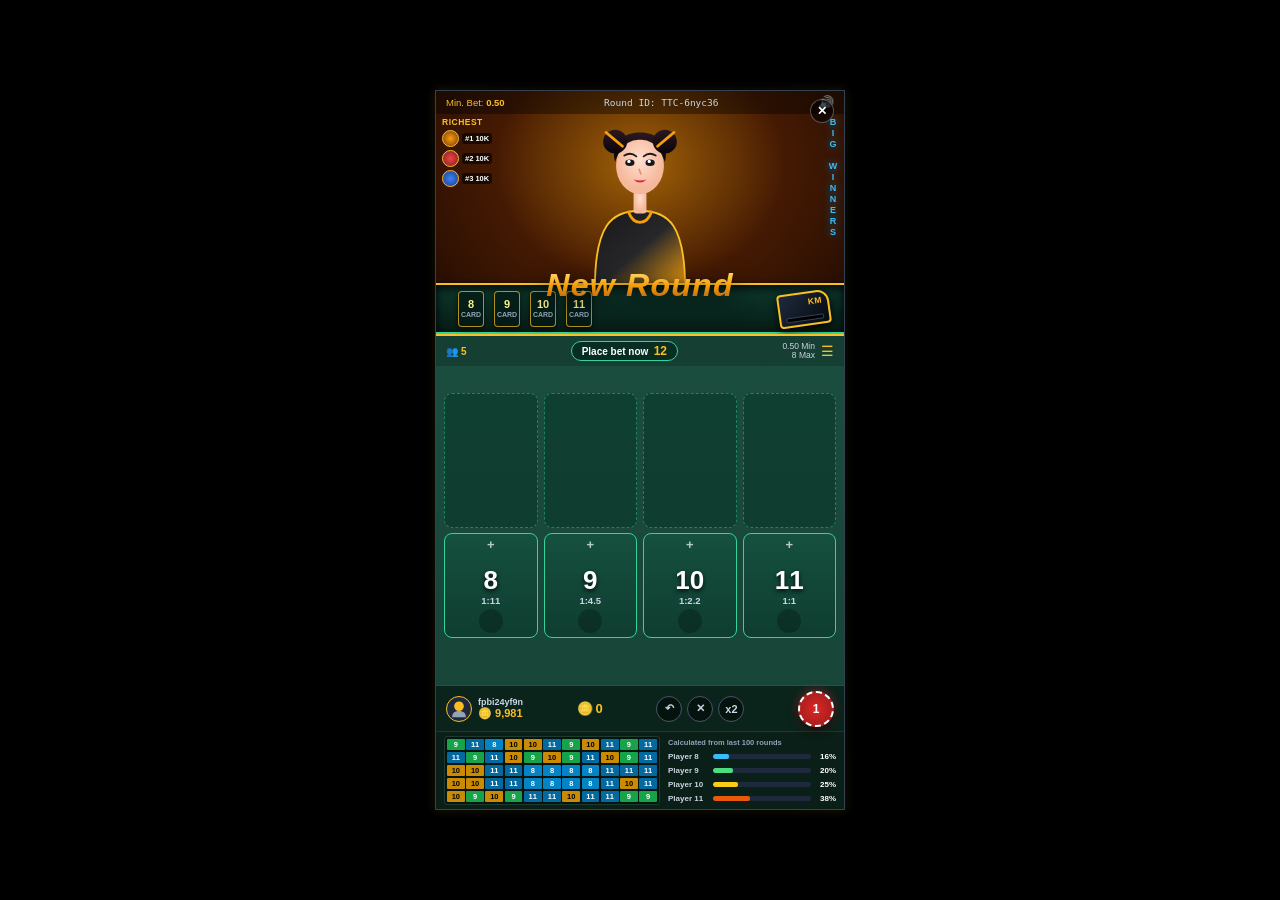
==== index.html @ 2058583a "Initial commit: 32 Cards Live Casino HTML5 PixiJS game" ====
<!DOCTYPE html>
<html lang="en">
<head>
  <meta charset="UTF-8">
  <meta name="viewport" content="width=device-width, initial-scale=1.0, maximum-scale=1.0, user-scalable=no">
  <title>32 Cards - King Midas Live Casino</title>
  <link rel="stylesheet" href="style.css">
  <!-- Pixi.js v7 for GPU-accelerated WebGL particles & lightning effects -->
  <script src="pixi.min.js"></script>
</head>
<body>

  <!-- Full Desktop Backdrop -->
  <div class="desktop-backdrop">

    <!-- Mobile Frame Modal (Exact 9:16 Aspect Ratio) -->
    <div class="mobile-game-frame">
      <!-- Pixi Canvas for WebGL Lightning & FX -->
      <div id="pixiCanvasContainer"></div>

      <!-- Close Modal X Button -->
      <button class="modal-close-btn" title="Close Game">✕</button>

      <!-- TOP DEALER SECTION (Golden Casino Room, Dealer, Richest & Big Winners) -->
      <div class="dealer-screen">
        <!-- Top Status Bar Inside Room -->
        <div class="dealer-top-bar">
          <span class="min-bet-tag">Min. Bet: <strong>0.50</strong></span>
          <span class="round-code-tag" id="roundCodeText">Round ID: TTC-cd-eg22</span>
          <button class="mute-sound-btn" id="soundBtn" title="Toggle Sound">🔊</button>
        </div>

        <!-- Left "RICHEST" Leaderboard -->
        <div class="richest-column">
          <div class="richest-title">RICHEST</div>
          <div class="rich-user">
            <div class="rich-avatar av1"></div>
            <span class="rich-badge">#1 10K</span>
          </div>
          <div class="rich-user">
            <div class="rich-avatar av2"></div>
            <span class="rich-badge">#2 10K</span>
          </div>
          <div class="rich-user">
            <div class="rich-avatar av3"></div>
            <span class="rich-badge">#3 10K</span>
          </div>
        </div>

        <!-- Center 3D Dealer Girl with Luxury Gold Casino Room -->
        <div class="dealer-center-stage">
          <div class="dealer-girl-svg">
            <svg viewBox="0 0 170 190" width="160" height="175">
              <defs>
                <linearGradient id="hairGrad" x1="0" y1="0" x2="0" y2="1">
                  <stop offset="0%" stop-color="#2a1820"/>
                  <stop offset="100%" stop-color="#0a0508"/>
                </linearGradient>
                <radialGradient id="skinGrad" cx="50%" cy="40%" r="50%">
                  <stop offset="0%" stop-color="#ffdfd0"/>
                  <stop offset="100%" stop-color="#f5b89a"/>
                </radialGradient>
                <linearGradient id="cheongsamGrad" x1="0" y1="0" x2="1" y2="1">
                  <stop offset="0%" stop-color="#18181b"/>
                  <stop offset="50%" stop-color="#27272a"/>
                  <stop offset="100%" stop-color="#f59e0b"/>
                </linearGradient>
              </defs>
              <!-- Shoulders & Gold-Trimmed Cheongsam Dress -->
              <path d="M36 190 C36 120 54 105 85 105 C116 105 134 120 134 190 Z" fill="url(#cheongsamGrad)" stroke="#fbbf24" stroke-width="2"/>
              <path d="M72 105 C78 122 92 122 98 105" fill="none" stroke="#f59e0b" stroke-width="3"/>
              <!-- Neck -->
              <rect x="78" y="80" width="14" height="28" fill="url(#skinGrad)" rx="3"/>
              <!-- Face -->
              <ellipse cx="85" cy="56" rx="26" ry="31" fill="url(#skinGrad)"/>
              <!-- Big Anime Eyes & Makeup -->
              <ellipse cx="74" cy="53" rx="5" ry="3.5" fill="#18181b"/>
              <ellipse cx="96" cy="53" rx="5" ry="3.5" fill="#18181b"/>
              <circle cx="73" cy="51.5" r="1.8" fill="#ffffff"/>
              <circle cx="95" cy="51.5" r="1.8" fill="#ffffff"/>
              <!-- Eyebrows -->
              <path d="M68 45 Q75 41 81 46" fill="none" stroke="#1c1917" stroke-width="2" stroke-linecap="round"/>
              <path d="M89 46 Q95 41 102 45" fill="none" stroke="#1c1917" stroke-width="2" stroke-linecap="round"/>
              <!-- Nose & Red Lipstick -->
              <path d="M84 60 L86 65" stroke="#e09577" stroke-width="1.8" stroke-linecap="round"/>
              <path d="M78 71 Q85 78 92 71 Q85 73.5 78 71 Z" fill="#e11d48"/>
              <!-- Cute Hairstyle & Double Buns -->
              <path d="M58 52 C52 30 68 20 85 20 C102 20 118 30 112 52 C105 32 95 28 85 28 C75 28 65 32 58 52 Z" fill="url(#hairGrad)"/>
              <circle cx="58" cy="30" r="13" fill="url(#hairGrad)"/>
              <circle cx="112" cy="30" r="13" fill="url(#hairGrad)"/>
              <!-- Golden Hair Pins -->
              <path d="M48 20 L66 35" stroke="#f59e0b" stroke-width="3" stroke-linecap="round"/>
              <path d="M122 20 L104 35" stroke="#f59e0b" stroke-width="3" stroke-linecap="round"/>
            </svg>
          </div>
        </div>

        <!-- Right "BIG WINNERS" in Glowing Blue -->
        <div class="big-winners-column">
          <div class="winners-title">BIG WINNERS</div>
        </div>

        <!-- Green Felt Table Surface with Mini Card Guidelines & Shoe Machine -->
        <div class="dealer-table-surface">
          <div class="table-card-lines">
            <div class="table-mini-box" id="mini-8" title="Player 8 Deal Box">
              <span class="box-num">8</span>
              <span class="box-sub">CARD</span>
            </div>
            <div class="table-mini-box" id="mini-9" title="Player 9 Deal Box">
              <span class="box-num">9</span>
              <span class="box-sub">CARD</span>
            </div>
            <div class="table-mini-box" id="mini-10" title="Player 10 Deal Box">
              <span class="box-num">10</span>
              <span class="box-sub">CARD</span>
            </div>
            <div class="table-mini-box" id="mini-11" title="Player 11 Deal Box">
              <span class="box-num">11</span>
              <span class="box-sub">CARD</span>
            </div>
          </div>

          <!-- Dealing Shoe Machine (Where Cards Deal Out!) -->
          <div class="card-shoe-unit" id="shoeDevice" title="Card Shoe">
            <div class="shoe-km-badge">KM</div>
            <div class="shoe-mouth"></div>
          </div>
        </div>
      </div>

      <!-- 3D "New Round" Golden Banner -->
      <div class="new-round-banner" id="newRoundBanner">
        <span>New Round</span>
      </div>

      <!-- Floating Result / Bet Locked Toast Capsule -->
      <div class="toast-capsule" id="toastCapsule">
        <span id="toastMsg">PLACE BET NOW</span>
      </div>

      <!-- MIDDLE BOARD: TEAL CASINO FELT (NO EMPTY GAP - PERFECT FIT!) -->
      <div class="felt-game-board">
        <!-- Subheader: 👥 5 | Place bet now 13 | 0.50 Min 8 Max ☰ -->
        <div class="board-header-strip">
          <div class="players-online">
            <span class="user-icon">👥</span>
            <span class="online-count">5</span>
          </div>

          <div class="countdown-capsule">
            <span class="timer-tag" id="timerLabel">Place bet now</span>
            <span class="timer-num" id="timerCount">13</span>
          </div>

          <div class="table-limits-menu">
            <div class="limits-text">
              <span>0.50 Min</span>
              <span>8 Max</span>
            </div>
            <span class="menu-bars">☰</span>
          </div>
        </div>

        <!-- 4 Betting Columns (Zero Blank Space!) -->
        <div class="betting-columns-grid">
          <!-- Player 8 -->
          <div class="player-column-pack" data-player="8">
            <div class="card-slot-frame" id="slot-8"></div>
            <div class="bet-button-box" id="box-8" onclick="handlePlaceBet(8)">
              <div class="lightning-flag" id="mult-8">⚡ 11x</div>
              <div class="plus-sign">+</div>
              <div class="main-digit">8</div>
              <div class="odds-val">1:11</div>
              <div class="chip-circle-socket" id="chips-8"></div>
            </div>
            <div class="points-pill" id="pts-8">--</div>
          </div>

          <!-- Player 9 -->
          <div class="player-column-pack" data-player="9">
            <div class="card-slot-frame" id="slot-9"></div>
            <div class="bet-button-box" id="box-9" onclick="handlePlaceBet(9)">
              <div class="lightning-flag" id="mult-9">⚡ 5.7x</div>
              <div class="plus-sign">+</div>
              <div class="main-digit">9</div>
              <div class="odds-val">1:4.5</div>
              <div class="chip-circle-socket" id="chips-9"></div>
            </div>
            <div class="points-pill" id="pts-9">--</div>
          </div>

          <!-- Player 10 -->
          <div class="player-column-pack" data-player="10">
            <div class="card-slot-frame" id="slot-10"></div>
            <div class="bet-button-box" id="box-10" onclick="handlePlaceBet(10)">
              <div class="lightning-flag" id="mult-10">⚡ 2.2x</div>
              <div class="plus-sign">+</div>
              <div class="main-digit">10</div>
              <div class="odds-val">1:2.2</div>
              <div class="chip-circle-socket" id="chips-10"></div>
            </div>
            <div class="points-pill" id="pts-10">--</div>
          </div>

          <!-- Player 11 -->
          <div class="player-column-pack" data-player="11">
            <div class="card-slot-frame" id="slot-11"></div>
            <div class="bet-button-box" id="box-11" onclick="handlePlaceBet(11)">
              <div class="lightning-flag" id="mult-11">⚡ 1.3x</div>
              <div class="plus-sign">+</div>
              <div class="main-digit">11</div>
              <div class="odds-val">1:1</div>
              <div class="chip-circle-socket" id="chips-11"></div>
            </div>
            <div class="points-pill" id="pts-11">--</div>
          </div>
        </div>

        <!-- USER ACTION STRIP (Exact Match: fpbi24yf9n + Coins + ↶ ✕ x2 + Pop-up Chips) -->
        <div class="user-action-strip">
          <div class="player-profile">
            <div class="player-avatar-img">
              <svg viewBox="0 0 32 32" width="22" height="22">
                <circle cx="16" cy="12" r="7" fill="#fbbf24"/>
                <path d="M6 28 C6 21 11 19 16 19 C21 19 26 21 26 28 Z" fill="#94a3b8"/>
              </svg>
            </div>
            <div class="player-meta">
              <span class="player-name">fpbi24yf9n</span>
              <span class="player-cash">🪙 <strong id="balanceText">9,981</strong></span>
            </div>
          </div>

          <!-- Active Stake Display -->
          <div class="active-stake-indicator">
            <span class="coin-symbol">🪙</span>
            <span class="stake-val" id="stakeText">0</span>
          </div>

          <!-- Controls: ↶ Undo | ✕ Clear | x2 Double -->
          <div class="bet-action-buttons">
            <button class="action-circle-btn" onclick="handleUndo()" title="Undo Bet">↶</button>
            <button class="action-circle-btn" onclick="handleClear()" title="Clear Bets">✕</button>
            <button class="action-circle-btn" onclick="handleDouble()" title="Double Bets">x2</button>
          </div>

          <!-- VERTICAL CHIP POPUP STACK -->
          <div class="chip-stack-wrapper">
            <!-- Vertical Flyout Menu of Chips -->
            <div class="vertical-chips-menu" id="chipsMenu">
              <div class="pop-chip chip-val-10" onclick="selectChipFromMenu(10)">10</div>
              <div class="pop-chip chip-val-5" onclick="selectChipFromMenu(5)">5</div>
              <div class="pop-chip chip-val-3" onclick="selectChipFromMenu(3)">3</div>
              <div class="pop-chip chip-val-2" onclick="selectChipFromMenu(2)">2</div>
              <div class="pop-chip chip-val-05" onclick="selectChipFromMenu(0.5)">0.5</div>
            </div>

            <!-- Main Active Chip (Clicking this toggles the vertical stack!) -->
            <div class="active-casino-chip" id="mainActiveChip" onclick="toggleChipsMenu()" title="Select Chip Value">
              <span id="activeChipNum">1</span>
            </div>
          </div>
        </div>

        <!-- BOTTOM STATS & 100-ROUNDS PROBABILITIES (Exact Match to Image 1) -->
        <div class="scorecard-panel">
          <!-- 11x5 History Grid -->
          <div class="history-grid-matrix" id="statsGrid"></div>

          <!-- 100 Rounds Percentages -->
          <div class="probabilities-panel">
            <div class="prob-title">Calculated from last 100 rounds</div>
            <div class="prob-row">
              <span class="p-name">Player 8</span>
              <div class="p-track"><div class="p-fill f-8" id="bar-8" style="width: 16%;"></div></div>
              <span class="p-val" id="pct-8">16%</span>
            </div>
            <div class="prob-row">
              <span class="p-name">Player 9</span>
              <div class="p-track"><div class="p-fill f-9" id="bar-9" style="width: 20%;"></div></div>
              <span class="p-val" id="pct-9">20%</span>
            </div>
            <div class="prob-row">
              <span class="p-name">Player 10</span>
              <div class="p-track"><div class="p-fill f-10" id="bar-10" style="width: 25%;"></div></div>
              <span class="p-val" id="pct-10">25%</span>
            </div>
            <div class="prob-row">
              <span class="p-name">Player 11</span>
              <div class="p-track"><div class="p-fill f-11" id="bar-11" style="width: 38%;"></div></div>
              <span class="p-val" id="pct-11">38%</span>
            </div>
          </div>
        </div>

      </div>

    </div>

  </div>

  <script src="game.js"></script>
</body>
</html>
---- style.css ----
/* Exact Match to King Midas 32 Cards - Zero Gap & Vertical Chip Stack */
* {
  box-sizing: border-box;
  margin: 0;
  padding: 0;
  user-select: none;
  -webkit-tap-highlight-color: transparent;
}

html, body {
  width: 100%;
  height: 100%;
  background: #000000;
  color: #ffffff;
  font-family: -apple-system, BlinkMacSystemFont, "Segoe UI", Roboto, sans-serif;
  overflow: hidden;
}

/* Dark Backdrop */
.desktop-backdrop {
  width: 100%;
  height: 100%;
  background: #000000;
  display: flex;
  justify-content: center;
  align-items: center;
  position: relative;
}

/* MOBILE GAME SCREEN FORM (Exact 9:16 Aspect Ratio Modal) */
.mobile-game-frame {
  width: 100%;
  max-width: 410px;
  height: 100%;
  max-height: 720px;
  background: #173d32;
  display: flex;
  flex-direction: column;
  position: relative;
  overflow: hidden;
  box-shadow: 0 0 60px rgba(0, 0, 0, 1), 0 0 10px rgba(251, 191, 36, 0.2);
  border: 1px solid #334155;
}

@media (max-width: 480px) {
  .mobile-game-frame {
    max-width: 100%;
    max-height: 100%;
    border: none;
  }
}

/* Pixi WebGL Canvas */
#pixiCanvasContainer {
  position: absolute;
  top: 0;
  left: 0;
  width: 100%;
  height: 100%;
  pointer-events: none;
  z-index: 85;
}
#pixiCanvasContainer canvas {
  width: 100% !important;
  height: 100% !important;
}

/* Close Modal Button */
.modal-close-btn {
  position: absolute;
  top: 8px;
  right: 10px;
  background: rgba(0, 0, 0, 0.6);
  border: 1px solid rgba(255, 255, 255, 0.3);
  width: 24px;
  height: 24px;
  border-radius: 50%;
  color: #ffffff;
  font-size: 12px;
  font-weight: 700;
  cursor: pointer;
  z-index: 60;
  display: flex;
  align-items: center;
  justify-content: center;
}

/* TOP DEALER SECTION (Golden Casino Room with Luxury Live Anime Dealer) */
.dealer-screen {
  height: 245px;
  background: radial-gradient(ellipse at 50% 30%, #a16207 0%, #451a03 50%, #1e0902 100%);
  position: relative;
  display: flex;
  flex-direction: column;
  justify-content: space-between;
  border-bottom: 2px solid #fbbf24;
  overflow: hidden;
  flex-shrink: 0;
}

/* Top status bar inside dealer */
.dealer-top-bar {
  display: flex;
  justify-content: space-between;
  align-items: center;
  padding: 4px 10px;
  font-size: 9.5px;
  color: #fbbf24;
  background: rgba(0, 0, 0, 0.4);
  z-index: 10;
}
.round-code-tag {
  color: #cbd5e1;
  font-family: monospace;
}
.mute-sound-btn {
  background: none;
  border: none;
  font-size: 13px;
  color: #ffffff;
  cursor: pointer;
}

/* Left "RICHEST" Column */
.richest-column {
  position: absolute;
  left: 6px;
  top: 26px;
  display: flex;
  flex-direction: column;
  gap: 3px;
  z-index: 5;
}
.richest-title {
  font-size: 8.5px;
  font-weight: 900;
  color: #fbbf24;
  letter-spacing: 0.5px;
}
.rich-user {
  display: flex;
  align-items: center;
  gap: 3px;
}
.rich-avatar {
  width: 17px;
  height: 17px;
  border-radius: 50%;
  border: 1px solid #fbbf24;
}
.av1 { background: radial-gradient(circle, #f59e0b, #78350f); }
.av2 { background: radial-gradient(circle, #ef4444, #7f1d1d); }
.av3 { background: radial-gradient(circle, #3b82f6, #1e3a8a); }
.rich-badge {
  font-size: 7.5px;
  font-weight: 800;
  color: #ffffff;
  background: rgba(0, 0, 0, 0.6);
  padding: 1px 3px;
  border-radius: 3px;
}

/* Right "BIG WINNERS" */
.big-winners-column {
  position: absolute;
  right: 6px;
  top: 26px;
  z-index: 5;
}
.winners-title {
  writing-mode: vertical-rl;
  text-orientation: upright;
  font-size: 9px;
  font-weight: 900;
  color: #38bdf8;
  text-shadow: 0 0 8px #0284c7;
  letter-spacing: 1px;
}

/* Center Live Dealer Girl */
.dealer-center-stage {
  display: flex;
  justify-content: center;
  align-items: flex-end;
  z-index: 2;
  margin-bottom: -10px;
}
.dealer-girl-svg {
  animation: dealerBreathing 3.2s ease-in-out infinite;
}
@keyframes dealerBreathing {
  0%, 100% { transform: translateY(0); }
  50% { transform: translateY(-3px); }
}

/* Green Felt Surface with Guidelines (CLEAR & PROMINENT!) */
.dealer-table-surface {
  height: 54px;
  background: linear-gradient(180deg, #0d382c 0%, #061c16 100%);
  border-top: 2px solid #fbbf24;
  border-bottom: 2px solid #34d399;
  display: flex;
  align-items: center;
  justify-content: space-between;
  padding: 0 14px;
  z-index: 10;
  box-shadow: inset 0 3px 10px rgba(0, 0, 0, 0.9), 0 2px 8px rgba(0,0,0,0.7);
}
.table-card-lines {
  display: flex;
  align-items: center;
  gap: 10px;
  margin-left: 8px;
}
.table-mini-box {
  width: 26px;
  height: 36px;
  border: 1.5px solid rgba(251, 191, 36, 0.7);
  background: rgba(4, 26, 20, 0.75);
  border-radius: 4px;
  display: flex;
  flex-direction: column;
  align-items: center;
  justify-content: center;
  font-size: 10px;
  font-weight: 900;
  color: #fbbf24;
  box-shadow: 0 2px 5px rgba(0,0,0,0.6);
  transition: all 0.25s ease;
}
.table-mini-box .box-num {
  font-size: 11px;
  font-weight: 900;
  color: #fef08a;
  line-height: 1;
}
.table-mini-box .box-sub {
  font-size: 7px;
  font-weight: 700;
  color: #94a3b8;
  margin-top: 1px;
}
.table-mini-box.dealing-active {
  background: #ffffff;
  border: 1.5px solid #fbbf24;
  box-shadow: 0 0 12px #fbbf24;
  transform: scale(1.08);
}
.table-mini-box.dealing-active .box-num { color: #0f172a; }
.table-mini-box.dealing-active .box-sub { color: #e11d48; }

.card-shoe-unit {
  width: 52px;
  height: 34px;
  background: linear-gradient(135deg, #1e293b, #050b11);
  border: 2px solid #fbbf24;
  border-radius: 4px 12px 4px 4px;
  display: flex;
  flex-direction: column;
  justify-content: space-between;
  padding: 3px 5px;
  transform: rotate(-8deg);
  box-shadow: 0 3px 8px rgba(0,0,0,0.9);
}
.shoe-km-badge {
  font-size: 8.5px;
  font-weight: 900;
  color: #fbbf24;
  text-align: right;
  letter-spacing: 0.5px;
}
.shoe-mouth {
  width: 100%;
  height: 5px;
  background: #000;
  border: 1px solid #334155;
  border-radius: 2px;
}

/* 3D "New Round" Golden Banner */
.new-round-banner {
  position: absolute;
  top: 195px;
  left: 50%;
  transform: translate(-50%, -50%) scale(0);
  opacity: 0;
  z-index: 95;
  pointer-events: none;
  transition: all 0.4s cubic-bezier(0.175, 0.885, 0.32, 1.275);
}
.new-round-banner span {
  font-size: 28px;
  font-weight: 900;
  font-style: italic;
  letter-spacing: 1px;
  background: linear-gradient(180deg, #fef08a 0%, #f59e0b 50%, #b45309 100%);
  -webkit-background-clip: text;
  -webkit-text-fill-color: transparent;
  filter: drop-shadow(0 4px 10px rgba(0, 0, 0, 0.95));
  white-space: nowrap;
}
.new-round-banner.show {
  transform: translate(-50%, -50%) scale(1.15);
  opacity: 1;
}

/* Floating Toast Capsule */
.toast-capsule {
  position: absolute;
  top: 205px;
  left: 50%;
  transform: translateX(-50%) scale(0);
  opacity: 0;
  background: linear-gradient(90deg, #831843, #be123c);
  border: 1.5px solid rgba(255, 255, 255, 0.4);
  color: #ffffff;
  font-size: 11.5px;
  font-weight: 900;
  letter-spacing: 0.8px;
  padding: 4px 16px;
  border-radius: 16px;
  box-shadow: 0 4px 16px rgba(190, 18, 60, 0.85);
  z-index: 80;
  pointer-events: none;
  transition: all 0.3s cubic-bezier(0.4, 0, 0.2, 1);
  text-transform: uppercase;
  white-space: nowrap;
}
.toast-capsule.active {
  transform: translateX(-50%) scale(1);
  opacity: 1;
}
.toast-capsule.gold {
  background: linear-gradient(90deg, #d97706, #f59e0b);
  box-shadow: 0 4px 22px rgba(245, 158, 11, 0.95);
  color: #000000;
}

/* MIDDLE FELT GAME BOARD (ZERO BLANK SPACE!) */
.felt-game-board {
  flex: 1;
  background: linear-gradient(180deg, #1b4d3e 0%, #164336 100%);
  display: flex;
  flex-direction: column;
  position: relative;
  overflow: hidden;
  justify-content: space-between;
}

/* Board Header Strip */
.board-header-strip {
  height: 30px;
  display: flex;
  align-items: center;
  justify-content: space-between;
  padding: 0 10px;
  font-size: 10px;
  background: rgba(0, 0, 0, 0.18);
  flex-shrink: 0;
}
.players-online {
  display: flex;
  align-items: center;
  gap: 3px;
  color: #fbbf24;
  font-weight: 800;
}
.countdown-capsule {
  background: rgba(6, 44, 33, 0.85);
  border: 1px solid #34d399;
  padding: 2px 10px;
  border-radius: 12px;
  display: flex;
  align-items: center;
  gap: 5px;
  font-size: 10px;
  font-weight: 700;
}
.timer-num {
  color: #fbbf24;
  font-weight: 900;
  font-size: 12px;
  min-width: 14px;
  text-align: center;
}
.table-limits-menu {
  display: flex;
  align-items: center;
  gap: 6px;
  font-size: 8.5px;
  color: #cbd5e1;
}
.limits-text {
  display: flex;
  flex-direction: column;
  line-height: 1.1;
  text-align: right;
}
.menu-bars {
  font-size: 14px;
  color: #fbbf24;
  cursor: pointer;
}

/* 4 BETTING COLUMNS: TIGHTLY GROUPED TO ELIMINATE EMPTY GAP! */
.betting-columns-grid {
  flex: 1;
  display: grid;
  grid-template-columns: repeat(4, 1fr);
  gap: 6px;
  padding: 6px 8px 4px 8px;
  align-content: center;
  min-height: 0;
}

.player-column-pack {
  display: flex;
  flex-direction: column;
  align-items: center;
  gap: 5px;
  justify-content: center;
}

/* Top Card Slot */
.card-slot-frame {
  width: 100%;
  aspect-ratio: 2.2 / 3.2;
  height: 135px;
  background: rgba(9, 56, 43, 0.6);
  border: 1.5px dashed rgba(52, 211, 153, 0.45);
  border-radius: 8px;
  position: relative;
  display: flex;
  align-items: center;
  justify-content: center;
  perspective: 800px;
}

/* 3D Playing Card */
.playing-card {
  width: 100%;
  height: 100%;
  position: absolute;
  transform-style: preserve-3d;
  transition: transform 0.6s cubic-bezier(0.4, 0, 0.2, 1);
  border-radius: 7px;
  box-shadow: 0 4px 10px rgba(0, 0, 0, 0.85);
}
.playing-card.flipped { transform: rotateY(180deg); }

.card-side {
  position: absolute;
  width: 100%;
  height: 100%;
  backface-visibility: hidden;
  border-radius: 7px;
  display: flex;
  flex-direction: column;
  justify-content: space-between;
  padding: 4px;
}
.card-back {
  background: linear-gradient(135deg, #881337, #b91c1c);
  border: 1.5px solid #fbbf24;
  display: flex;
  align-items: center;
  justify-content: center;
}
.card-back::after {
  content: "KM";
  font-size: 13px;
  font-weight: 900;
  color: #fbbf24;
  border: 1px solid rgba(251, 191, 36, 0.5);
  padding: 3px 6px;
  border-radius: 3px;
}

.card-front {
  background: #ffffff;
  color: #0f172a;
  transform: rotateY(180deg);
  border: 1px solid #cbd5e1;
}
.card-front.red-suit { color: #e11d48; }

.index-corner-top {
  display: flex;
  flex-direction: column;
  align-items: flex-start;
  line-height: 1;
}
.index-val { font-size: 14px; font-weight: 900; }
.mini-suit-icon { width: 10px; height: 10px; margin-top: 2px; }

.center-suit-art {
  position: absolute;
  top: 50%;
  left: 50%;
  transform: translate(-50%, -50%);
  width: 28px;
  height: 28px;
}

.index-corner-bottom {
  display: flex;
  flex-direction: column;
  align-items: flex-end;
  line-height: 1;
  transform: rotate(180deg);
}

/* BETTING BUTTON BOX */
.bet-button-box {
  width: 100%;
  height: 105px;
  background: linear-gradient(180deg, rgba(20, 83, 65, 0.7) 0%, rgba(13, 60, 47, 0.85) 100%);
  border: 1.5px solid #34d399;
  border-radius: 8px;
  display: flex;
  flex-direction: column;
  align-items: center;
  justify-content: center;
  position: relative;
  cursor: pointer;
  transition: all 0.2s ease;
}
.bet-button-box:active { transform: scale(0.96); }

.plus-sign {
  position: absolute;
  top: 3px;
  font-size: 13px;
  font-weight: 800;
  color: rgba(255, 255, 255, 0.7);
}

.main-digit {
  font-size: 26px;
  font-weight: 900;
  color: #ffffff;
  line-height: 1;
  margin-top: 2px;
  text-shadow: 0 2px 4px rgba(0, 0, 0, 0.85);
}

.odds-val {
  font-size: 9.5px;
  color: #cbd5e1;
  font-weight: 700;
  margin-top: 2px;
}

/* Lightning Tag */
.lightning-flag {
  position: absolute;
  top: -8px;
  right: -4px;
  background: linear-gradient(135deg, #eab308, #ca8a04);
  color: #000;
  font-size: 8.5px;
  font-weight: 900;
  padding: 2px 5px;
  border-radius: 5px;
  box-shadow: 0 0 10px #eab308;
  display: none;
  align-items: center;
  gap: 2px;
  animation: pulseLighting 0.8s infinite alternate;
  z-index: 10;
}
.lightning-flag.active { display: flex; }

@keyframes pulseLighting {
  from { transform: scale(1); filter: brightness(1); }
  to { transform: scale(1.1); filter: brightness(1.4); }
}

/* Placed Chips Socket */
.chip-circle-socket {
  position: absolute;
  bottom: 4px;
  width: 24px;
  height: 24px;
  border-radius: 50%;
  background: rgba(0, 0, 0, 0.25);
  display: flex;
  align-items: center;
  justify-content: center;
}
.chip-badge {
  width: 22px;
  height: 22px;
  border-radius: 50%;
  border: 1px dashed #ffffff;
  font-size: 9px;
  font-weight: 900;
  display: flex;
  align-items: center;
  justify-content: center;
  box-shadow: 0 2px 4px rgba(0, 0, 0, 0.9);
}

.bet-button-box.winner {
  border: 2px solid #fbbf24;
  background: radial-gradient(circle, rgba(245, 158, 11, 0.6) 0%, rgba(20, 83, 65, 0.4) 100%);
  box-shadow: 0 0 20px #fbbf24, inset 0 0 10px rgba(251, 191, 36, 0.6);
  animation: winnerGlow 0.7s infinite alternate;
}
@keyframes winnerGlow {
  from { transform: scale(1); box-shadow: 0 0 12px #fbbf24; }
  to { transform: scale(1.02); box-shadow: 0 0 24px #fbbf24, 0 0 10px #ffffff; }
}

/* Points Pill Directly Under Box */
.points-pill {
  font-size: 11px;
  font-weight: 900;
  background: #0f172a;
  color: #ffffff;
  padding: 1px 9px;
  border-radius: 9px;
  border: 1px solid #475569;
  height: 18px;
  display: flex;
  align-items: center;
  justify-content: center;
  opacity: 0;
  transition: opacity 0.3s ease;
  flex-shrink: 0;
}
.points-pill.show { opacity: 1; }

/* Flying Card Node */
.flying-card-node {
  position: fixed;
  width: 58px;
  height: 80px;
  border-radius: 6px;
  background: linear-gradient(135deg, #881337, #b91c1c);
  border: 1.5px solid #fbbf24;
  box-shadow: 0 6px 18px rgba(0, 0, 0, 0.95);
  z-index: 100;
  pointer-events: none;
  transition: all 0.45s cubic-bezier(0.2, 0.8, 0.3, 1);
}

/* USER ACTION STRIP: Avatar + Cash + ↶ ✕ x2 + VERTICAL CHIPS FLYOUT */
.user-action-strip {
  height: 46px;
  background: rgba(10, 35, 27, 0.94);
  display: flex;
  align-items: center;
  justify-content: space-between;
  padding: 0 10px;
  border-top: 1px solid rgba(52, 211, 153, 0.3);
  position: relative;
  flex-shrink: 0;
}

.player-profile {
  display: flex;
  align-items: center;
  gap: 6px;
}
.player-avatar-img {
  width: 26px;
  height: 26px;
  background: #1e293b;
  border-radius: 50%;
  border: 1.5px solid #fbbf24;
  display: flex;
  align-items: center;
  justify-content: center;
}
.player-meta {
  display: flex;
  flex-direction: column;
}
.player-name {
  font-size: 9px;
  color: #cbd5e1;
  font-weight: 700;
}
.player-cash {
  font-size: 11px;
  color: #ffffff;
}
.player-cash strong { color: #fbbf24; }

.active-stake-indicator {
  display: flex;
  align-items: center;
  gap: 3px;
  font-size: 13px;
  font-weight: 900;
  color: #fbbf24;
}

/* ↶ Undo | ✕ Clear | x2 Double Buttons */
.bet-action-buttons {
  display: flex;
  align-items: center;
  gap: 5px;
}
.action-circle-btn {
  width: 26px;
  height: 26px;
  border-radius: 50%;
  background: rgba(0, 0, 0, 0.45);
  border: 1px solid #475569;
  color: #cbd5e1;
  font-size: 11px;
  font-weight: 800;
  display: flex;
  align-items: center;
  justify-content: center;
  cursor: pointer;
  transition: all 0.15s ease;
}
.action-circle-btn:active {
  transform: scale(0.9);
  background: #334155;
}

/* VERTICAL CHIP POPUP FLYOUT */
.chip-stack-wrapper {
  position: relative;
  display: flex;
  flex-direction: column;
  align-items: center;
}

.vertical-chips-menu {
  position: absolute;
  bottom: 42px;
  display: flex;
  flex-direction: column;
  align-items: center;
  gap: 6px;
  background: rgba(6, 25, 19, 0.88);
  backdrop-filter: blur(8px);
  padding: 6px 4px;
  border-radius: 20px;
  border: 1px solid rgba(52, 211, 153, 0.4);
  box-shadow: 0 6px 18px rgba(0, 0, 0, 0.9);
  opacity: 0;
  pointer-events: none;
  transform: translateY(15px) scale(0.9);
  transition: all 0.25s cubic-bezier(0.175, 0.885, 0.32, 1.275);
  z-index: 100;
}

.vertical-chips-menu.open {
  opacity: 1;
  pointer-events: auto;
  transform: translateY(0) scale(1);
}

.pop-chip {
  width: 32px;
  height: 32px;
  border-radius: 50%;
  border: 1.5px dashed #ffffff;
  display: flex;
  align-items: center;
  justify-content: center;
  font-size: 10px;
  font-weight: 900;
  color: #ffffff;
  cursor: pointer;
  box-shadow: 0 3px 6px rgba(0, 0, 0, 0.8);
  transition: transform 0.15s ease;
}
.pop-chip:active { transform: scale(0.9); }
.pop-chip:hover { transform: scale(1.12); }

/* Exact Chip Colors */
.chip-val-10 { background: radial-gradient(circle, #2563eb, #1e3a8a); }
.chip-val-5  { background: radial-gradient(circle, #db2777, #831843); }
.chip-val-3  { background: radial-gradient(circle, #059669, #064e3b); }
.chip-val-2  { background: radial-gradient(circle, #7c3aed, #4c1d95); }
.chip-val-05 { background: radial-gradient(circle, #ea580c, #9a3412); }

/* Main Bottom Active Casino Chip */
.active-casino-chip {
  width: 36px;
  height: 36px;
  border-radius: 50%;
  background: radial-gradient(circle, #dc2626, #991b1b);
  border: 2px dashed #ffffff;
  display: flex;
  align-items: center;
  justify-content: center;
  font-size: 12px;
  font-weight: 900;
  color: #ffffff;
  cursor: pointer;
  box-shadow: 0 3px 10px rgba(0, 0, 0, 0.9), 0 0 10px rgba(239, 68, 68, 0.6);
  transition: transform 0.2s ease;
}
.active-casino-chip:active { transform: scale(0.92); }

/* BOTTOM STATS & 100-ROUNDS PROBABILITIES (Exact Match to Image 1) */
.scorecard-panel {
  height: 78px;
  background: #0a1f18;
  border-top: 1px solid #1e3a2f;
  display: flex;
  padding: 4px 8px;
  gap: 8px;
  flex-shrink: 0;
}

.history-grid-matrix {
  flex: 1.25;
  display: grid;
  grid-template-columns: repeat(11, 1fr);
  grid-template-rows: repeat(5, 1fr);
  gap: 1.5px;
  background: #061510;
  padding: 2px;
  border-radius: 3px;
  border: 1px solid #1e3a2f;
}

.hist-tile {
  border-radius: 1px;
  display: flex;
  align-items: center;
  justify-content: center;
  font-size: 7.5px;
  font-weight: 900;
  color: #ffffff;
}
.t-8 { background: #0284c7; }
.t-9 { background: #16a34a; }
.t-10 { background: #ca8a04; color: #000; }
.t-11 { background: #0369a1; }

.probabilities-panel {
  flex: 1;
  display: flex;
  flex-direction: column;
  justify-content: space-around;
  font-size: 8px;
}
.prob-title {
  color: #94a3b8;
  font-weight: 700;
  font-size: 7.5px;
}
.prob-row {
  display: flex;
  align-items: center;
  gap: 3px;
}
.p-name {
  width: 42px;
  color: #cbd5e1;
  font-weight: 700;
}
.p-track {
  flex: 1;
  height: 5px;
  background: #1e293b;
  border-radius: 2px;
  overflow: hidden;
}
.p-fill {
  height: 100%;
  border-radius: 2px;
  transition: width 0.4s ease;
}
.f-8 { background: #38bdf8; }
.f-9 { background: #4ade80; }
.f-10 { background: #facc15; }
.f-11 { background: #ea580c; }

.p-val {
  width: 22px;
  text-align: right;
  color: #ffffff;
  font-weight: 800;
}
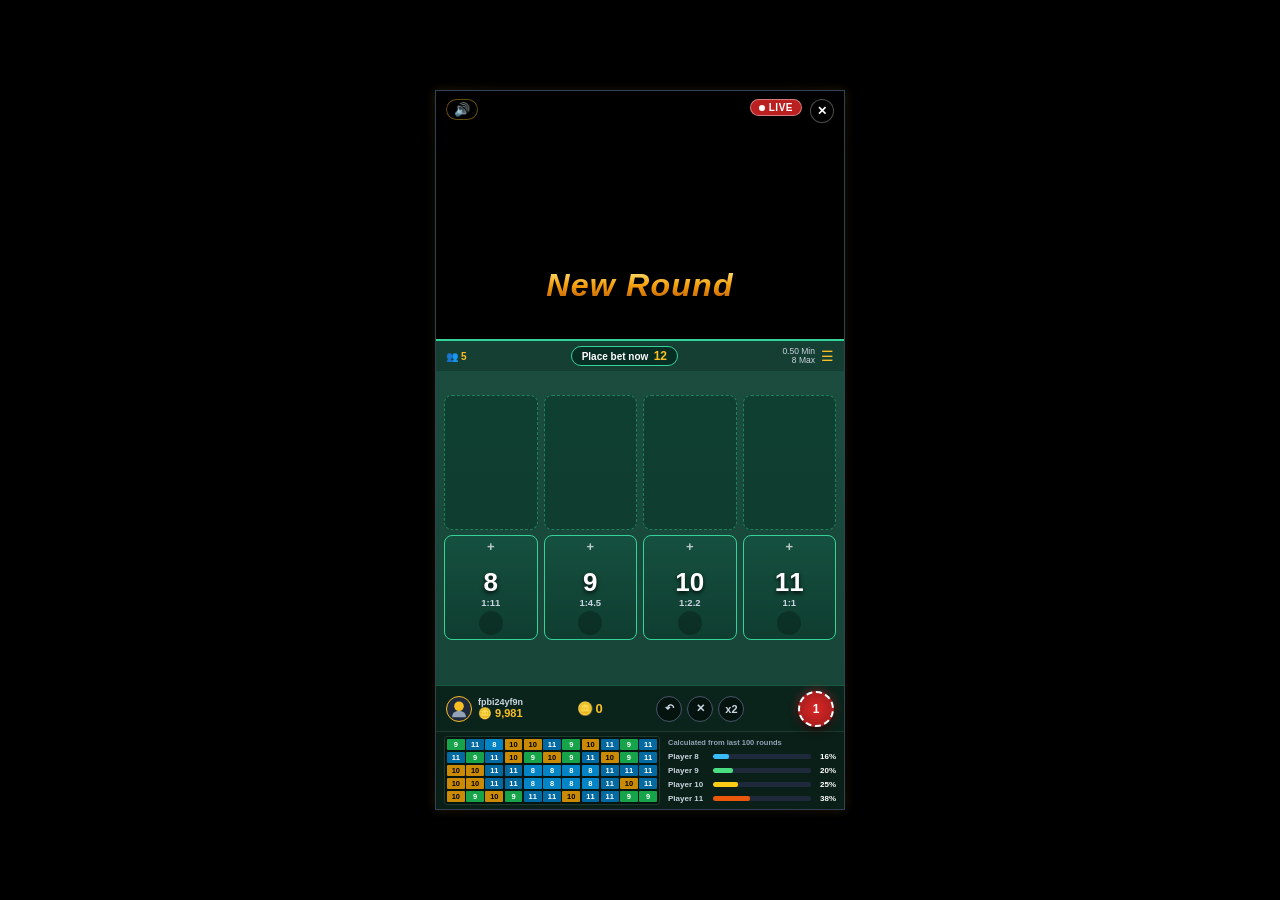
==== commit 3f9785f9: "Restore real live 3D video dealer from WhatsApp video" ====
--- a/index.html
+++ b/index.html
@@ -23,110 +23,17 @@
 
       <!-- TOP DEALER SECTION (Golden Casino Room, Dealer, Richest & Big Winners) -->
       <div class="dealer-screen">
-        <!-- Top Status Bar Inside Room -->
-        <div class="dealer-top-bar">
-          <span class="min-bet-tag">Min. Bet: <strong>0.50</strong></span>
-          <span class="round-code-tag" id="roundCodeText">Round ID: TTC-cd-eg22</span>
-          <button class="mute-sound-btn" id="soundBtn" title="Toggle Sound">🔊</button>
-        </div>
-
-        <!-- Left "RICHEST" Leaderboard -->
-        <div class="richest-column">
-          <div class="richest-title">RICHEST</div>
-          <div class="rich-user">
-            <div class="rich-avatar av1"></div>
-            <span class="rich-badge">#1 10K</span>
-          </div>
-          <div class="rich-user">
-            <div class="rich-avatar av2"></div>
-            <span class="rich-badge">#2 10K</span>
-          </div>
-          <div class="rich-user">
-            <div class="rich-avatar av3"></div>
-            <span class="rich-badge">#3 10K</span>
-          </div>
-        </div>
-
-        <!-- Center 3D Dealer Girl with Luxury Gold Casino Room -->
-        <div class="dealer-center-stage">
-          <div class="dealer-girl-svg">
-            <svg viewBox="0 0 170 190" width="160" height="175">
-              <defs>
-                <linearGradient id="hairGrad" x1="0" y1="0" x2="0" y2="1">
-                  <stop offset="0%" stop-color="#2a1820"/>
-                  <stop offset="100%" stop-color="#0a0508"/>
-                </linearGradient>
-                <radialGradient id="skinGrad" cx="50%" cy="40%" r="50%">
-                  <stop offset="0%" stop-color="#ffdfd0"/>
-                  <stop offset="100%" stop-color="#f5b89a"/>
-                </radialGradient>
-                <linearGradient id="cheongsamGrad" x1="0" y1="0" x2="1" y2="1">
-                  <stop offset="0%" stop-color="#18181b"/>
-                  <stop offset="50%" stop-color="#27272a"/>
-                  <stop offset="100%" stop-color="#f59e0b"/>
-                </linearGradient>
-              </defs>
-              <!-- Shoulders & Gold-Trimmed Cheongsam Dress -->
-              <path d="M36 190 C36 120 54 105 85 105 C116 105 134 120 134 190 Z" fill="url(#cheongsamGrad)" stroke="#fbbf24" stroke-width="2"/>
-              <path d="M72 105 C78 122 92 122 98 105" fill="none" stroke="#f59e0b" stroke-width="3"/>
-              <!-- Neck -->
-              <rect x="78" y="80" width="14" height="28" fill="url(#skinGrad)" rx="3"/>
-              <!-- Face -->
-              <ellipse cx="85" cy="56" rx="26" ry="31" fill="url(#skinGrad)"/>
-              <!-- Big Anime Eyes & Makeup -->
-              <ellipse cx="74" cy="53" rx="5" ry="3.5" fill="#18181b"/>
-              <ellipse cx="96" cy="53" rx="5" ry="3.5" fill="#18181b"/>
-              <circle cx="73" cy="51.5" r="1.8" fill="#ffffff"/>
-              <circle cx="95" cy="51.5" r="1.8" fill="#ffffff"/>
-              <!-- Eyebrows -->
-              <path d="M68 45 Q75 41 81 46" fill="none" stroke="#1c1917" stroke-width="2" stroke-linecap="round"/>
-              <path d="M89 46 Q95 41 102 45" fill="none" stroke="#1c1917" stroke-width="2" stroke-linecap="round"/>
-              <!-- Nose & Red Lipstick -->
-              <path d="M84 60 L86 65" stroke="#e09577" stroke-width="1.8" stroke-linecap="round"/>
-              <path d="M78 71 Q85 78 92 71 Q85 73.5 78 71 Z" fill="#e11d48"/>
-              <!-- Cute Hairstyle & Double Buns -->
-              <path d="M58 52 C52 30 68 20 85 20 C102 20 118 30 112 52 C105 32 95 28 85 28 C75 28 65 32 58 52 Z" fill="url(#hairGrad)"/>
-              <circle cx="58" cy="30" r="13" fill="url(#hairGrad)"/>
-              <circle cx="112" cy="30" r="13" fill="url(#hairGrad)"/>
-              <!-- Golden Hair Pins -->
-              <path d="M48 20 L66 35" stroke="#f59e0b" stroke-width="3" stroke-linecap="round"/>
-              <path d="M122 20 L104 35" stroke="#f59e0b" stroke-width="3" stroke-linecap="round"/>
-            </svg>
-          </div>
-        </div>
-
-        <!-- Right "BIG WINNERS" in Glowing Blue -->
-        <div class="big-winners-column">
-          <div class="winners-title">BIG WINNERS</div>
-        </div>
-
-        <!-- Green Felt Table Surface with Mini Card Guidelines & Shoe Machine -->
-        <div class="dealer-table-surface">
-          <div class="table-card-lines">
-            <div class="table-mini-box" id="mini-8" title="Player 8 Deal Box">
-              <span class="box-num">8</span>
-              <span class="box-sub">CARD</span>
-            </div>
-            <div class="table-mini-box" id="mini-9" title="Player 9 Deal Box">
-              <span class="box-num">9</span>
-              <span class="box-sub">CARD</span>
-            </div>
-            <div class="table-mini-box" id="mini-10" title="Player 10 Deal Box">
-              <span class="box-num">10</span>
-              <span class="box-sub">CARD</span>
-            </div>
-            <div class="table-mini-box" id="mini-11" title="Player 11 Deal Box">
-              <span class="box-num">11</span>
-              <span class="box-sub">CARD</span>
-            </div>
-          </div>
-
-          <!-- Dealing Shoe Machine (Where Cards Deal Out!) -->
-          <div class="card-shoe-unit" id="shoeDevice" title="Card Shoe">
-            <div class="shoe-km-badge">KM</div>
-            <div class="shoe-mouth"></div>
-          </div>
-        </div>
+        <div class="dealer-video-crop">
+          <video id="dealerVideo" src="dealer.mp4" autoplay loop muted playsinline></video>
+        </div>
+        
+        <!-- Live Badge -->
+        <div class="dealer-live-tag">
+          <span class="live-dot"></span> LIVE
+        </div>
+
+        <!-- Sound Toggle -->
+        <button class="dealer-sound-toggle" id="soundBtn" title="Toggle Sound">🔊</button>
       </div>
 
       <!-- 3D "New Round" Golden Banner -->
--- a/style.css
+++ b/style.css
@@ -85,196 +85,72 @@
   justify-content: center;
 }
 
-/* TOP DEALER SECTION (Golden Casino Room with Luxury Live Anime Dealer) */
+/* TOP DEALER SECTION (EXACT LIVE 3D VIDEO DEALER FROM KING MIDAS!) */
 .dealer-screen {
-  height: 245px;
-  background: radial-gradient(ellipse at 50% 30%, #a16207 0%, #451a03 50%, #1e0902 100%);
-  position: relative;
-  display: flex;
-  flex-direction: column;
-  justify-content: space-between;
-  border-bottom: 2px solid #fbbf24;
+  height: 250px;
+  background: #000000;
+  position: relative;
   overflow: hidden;
+  border-bottom: 2px solid #34d399;
   flex-shrink: 0;
 }
 
-/* Top status bar inside dealer */
-.dealer-top-bar {
-  display: flex;
-  justify-content: space-between;
-  align-items: center;
-  padding: 4px 10px;
-  font-size: 9.5px;
-  color: #fbbf24;
-  background: rgba(0, 0, 0, 0.4);
-  z-index: 10;
-}
-.round-code-tag {
-  color: #cbd5e1;
-  font-family: monospace;
-}
-.mute-sound-btn {
-  background: none;
-  border: none;
+.dealer-video-crop {
+  width: 100%;
+  height: 100%;
+  position: relative;
+  overflow: hidden;
+}
+
+.dealer-video-crop video {
+  width: 100%;
+  position: absolute;
+  top: -95px;
+  left: 0;
+  pointer-events: none;
+}
+
+.dealer-live-tag {
+  position: absolute;
+  top: 8px;
+  right: 42px;
+  background: rgba(220, 38, 38, 0.85);
+  border: 1px solid rgba(255, 255, 255, 0.4);
+  padding: 2px 8px;
+  border-radius: 10px;
+  font-size: 10px;
+  font-weight: 900;
+  color: #ffffff;
+  display: flex;
+  align-items: center;
+  gap: 4px;
+  z-index: 60;
+  letter-spacing: 0.5px;
+}
+.live-dot {
+  width: 6px;
+  height: 6px;
+  background: #ffffff;
+  border-radius: 50%;
+  animation: liveBlink 1s infinite alternate;
+}
+@keyframes liveBlink {
+  from { opacity: 0.3; }
+  to { opacity: 1; }
+}
+
+.dealer-sound-toggle {
+  position: absolute;
+  top: 8px;
+  left: 10px;
+  background: rgba(0, 0, 0, 0.55);
+  border: 1px solid rgba(251, 191, 36, 0.4);
+  border-radius: 12px;
+  padding: 2px 7px;
   font-size: 13px;
   color: #ffffff;
   cursor: pointer;
-}
-
-/* Left "RICHEST" Column */
-.richest-column {
-  position: absolute;
-  left: 6px;
-  top: 26px;
-  display: flex;
-  flex-direction: column;
-  gap: 3px;
-  z-index: 5;
-}
-.richest-title {
-  font-size: 8.5px;
-  font-weight: 900;
-  color: #fbbf24;
-  letter-spacing: 0.5px;
-}
-.rich-user {
-  display: flex;
-  align-items: center;
-  gap: 3px;
-}
-.rich-avatar {
-  width: 17px;
-  height: 17px;
-  border-radius: 50%;
-  border: 1px solid #fbbf24;
-}
-.av1 { background: radial-gradient(circle, #f59e0b, #78350f); }
-.av2 { background: radial-gradient(circle, #ef4444, #7f1d1d); }
-.av3 { background: radial-gradient(circle, #3b82f6, #1e3a8a); }
-.rich-badge {
-  font-size: 7.5px;
-  font-weight: 800;
-  color: #ffffff;
-  background: rgba(0, 0, 0, 0.6);
-  padding: 1px 3px;
-  border-radius: 3px;
-}
-
-/* Right "BIG WINNERS" */
-.big-winners-column {
-  position: absolute;
-  right: 6px;
-  top: 26px;
-  z-index: 5;
-}
-.winners-title {
-  writing-mode: vertical-rl;
-  text-orientation: upright;
-  font-size: 9px;
-  font-weight: 900;
-  color: #38bdf8;
-  text-shadow: 0 0 8px #0284c7;
-  letter-spacing: 1px;
-}
-
-/* Center Live Dealer Girl */
-.dealer-center-stage {
-  display: flex;
-  justify-content: center;
-  align-items: flex-end;
-  z-index: 2;
-  margin-bottom: -10px;
-}
-.dealer-girl-svg {
-  animation: dealerBreathing 3.2s ease-in-out infinite;
-}
-@keyframes dealerBreathing {
-  0%, 100% { transform: translateY(0); }
-  50% { transform: translateY(-3px); }
-}
-
-/* Green Felt Surface with Guidelines (CLEAR & PROMINENT!) */
-.dealer-table-surface {
-  height: 54px;
-  background: linear-gradient(180deg, #0d382c 0%, #061c16 100%);
-  border-top: 2px solid #fbbf24;
-  border-bottom: 2px solid #34d399;
-  display: flex;
-  align-items: center;
-  justify-content: space-between;
-  padding: 0 14px;
-  z-index: 10;
-  box-shadow: inset 0 3px 10px rgba(0, 0, 0, 0.9), 0 2px 8px rgba(0,0,0,0.7);
-}
-.table-card-lines {
-  display: flex;
-  align-items: center;
-  gap: 10px;
-  margin-left: 8px;
-}
-.table-mini-box {
-  width: 26px;
-  height: 36px;
-  border: 1.5px solid rgba(251, 191, 36, 0.7);
-  background: rgba(4, 26, 20, 0.75);
-  border-radius: 4px;
-  display: flex;
-  flex-direction: column;
-  align-items: center;
-  justify-content: center;
-  font-size: 10px;
-  font-weight: 900;
-  color: #fbbf24;
-  box-shadow: 0 2px 5px rgba(0,0,0,0.6);
-  transition: all 0.25s ease;
-}
-.table-mini-box .box-num {
-  font-size: 11px;
-  font-weight: 900;
-  color: #fef08a;
-  line-height: 1;
-}
-.table-mini-box .box-sub {
-  font-size: 7px;
-  font-weight: 700;
-  color: #94a3b8;
-  margin-top: 1px;
-}
-.table-mini-box.dealing-active {
-  background: #ffffff;
-  border: 1.5px solid #fbbf24;
-  box-shadow: 0 0 12px #fbbf24;
-  transform: scale(1.08);
-}
-.table-mini-box.dealing-active .box-num { color: #0f172a; }
-.table-mini-box.dealing-active .box-sub { color: #e11d48; }
-
-.card-shoe-unit {
-  width: 52px;
-  height: 34px;
-  background: linear-gradient(135deg, #1e293b, #050b11);
-  border: 2px solid #fbbf24;
-  border-radius: 4px 12px 4px 4px;
-  display: flex;
-  flex-direction: column;
-  justify-content: space-between;
-  padding: 3px 5px;
-  transform: rotate(-8deg);
-  box-shadow: 0 3px 8px rgba(0,0,0,0.9);
-}
-.shoe-km-badge {
-  font-size: 8.5px;
-  font-weight: 900;
-  color: #fbbf24;
-  text-align: right;
-  letter-spacing: 0.5px;
-}
-.shoe-mouth {
-  width: 100%;
-  height: 5px;
-  background: #000;
-  border: 1px solid #334155;
-  border-radius: 2px;
+  z-index: 60;
 }
 
 /* 3D "New Round" Golden Banner */
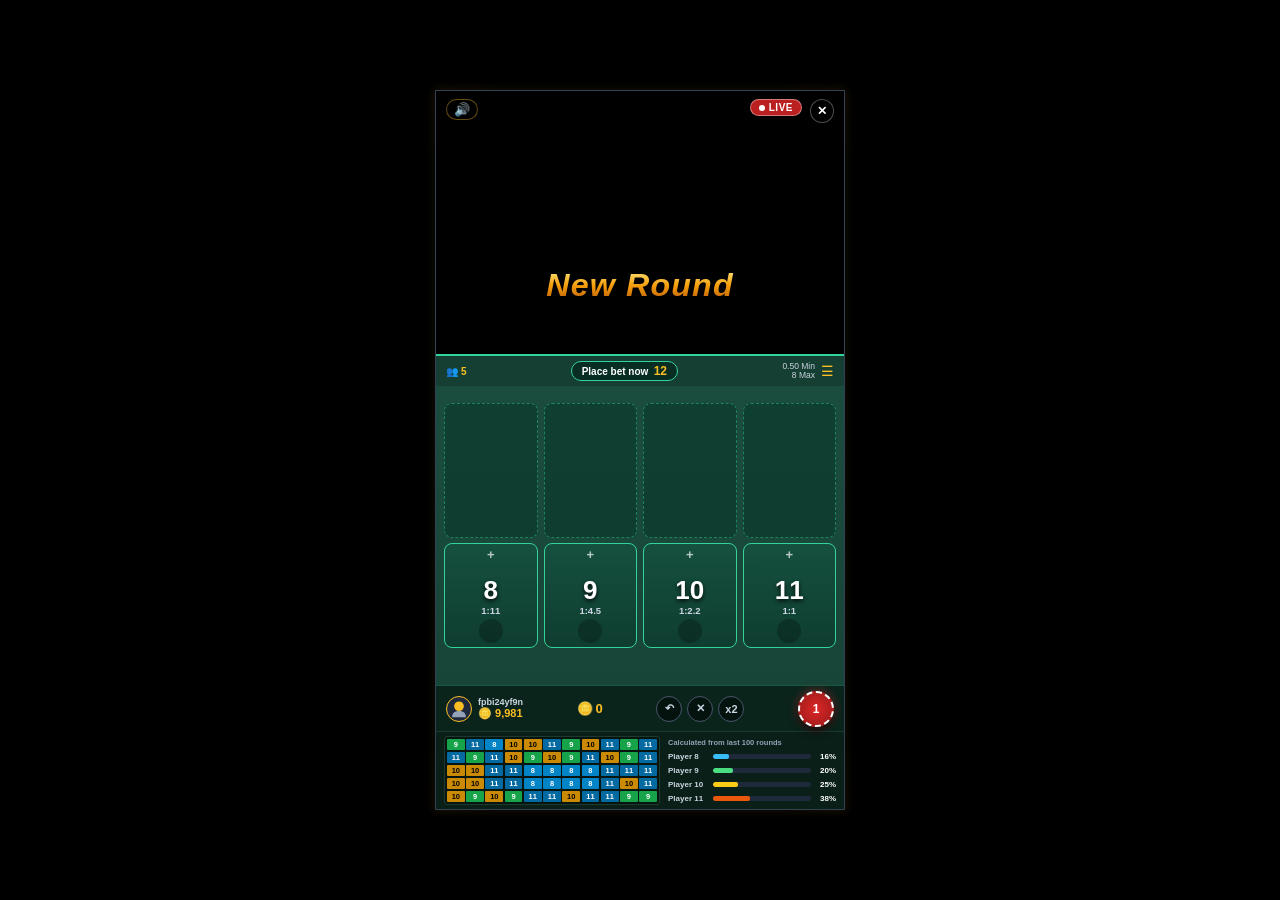
==== commit 18a0dbd7: "Set Option B Hybrid setup as default in main" ====
--- a/index.html
+++ b/index.html
@@ -24,7 +24,7 @@
       <!-- TOP DEALER SECTION (Golden Casino Room, Dealer, Richest & Big Winners) -->
       <div class="dealer-screen">
         <div class="dealer-video-crop">
-          <video id="dealerVideo" src="dealer.mp4" autoplay loop muted playsinline></video>
+          <video id="dealerVideo" src="dealer.mp4" playsinline muted preload="auto"></video>
         </div>
         
         <!-- Live Badge -->
--- a/style.css
+++ b/style.css
@@ -87,7 +87,7 @@
 
 /* TOP DEALER SECTION (EXACT LIVE 3D VIDEO DEALER FROM KING MIDAS!) */
 .dealer-screen {
-  height: 250px;
+  height: 265px;
   background: #000000;
   position: relative;
   overflow: hidden;
@@ -105,7 +105,7 @@
 .dealer-video-crop video {
   width: 100%;
   position: absolute;
-  top: -95px;
+  top: -75px;
   left: 0;
   pointer-events: none;
 }
@@ -518,7 +518,8 @@
   box-shadow: 0 6px 18px rgba(0, 0, 0, 0.95);
   z-index: 100;
   pointer-events: none;
-  transition: all 0.45s cubic-bezier(0.2, 0.8, 0.3, 1);
+  transition: all 0.52s cubic-bezier(0.22, 1, 0.36, 1);
+  box-shadow: 0 10px 25px rgba(0,0,0,0.9), 0 0 15px rgba(251,191,36,0.6);
 }
 
 /* USER ACTION STRIP: Avatar + Cash + ↶ ✕ x2 + VERTICAL CHIPS FLYOUT */
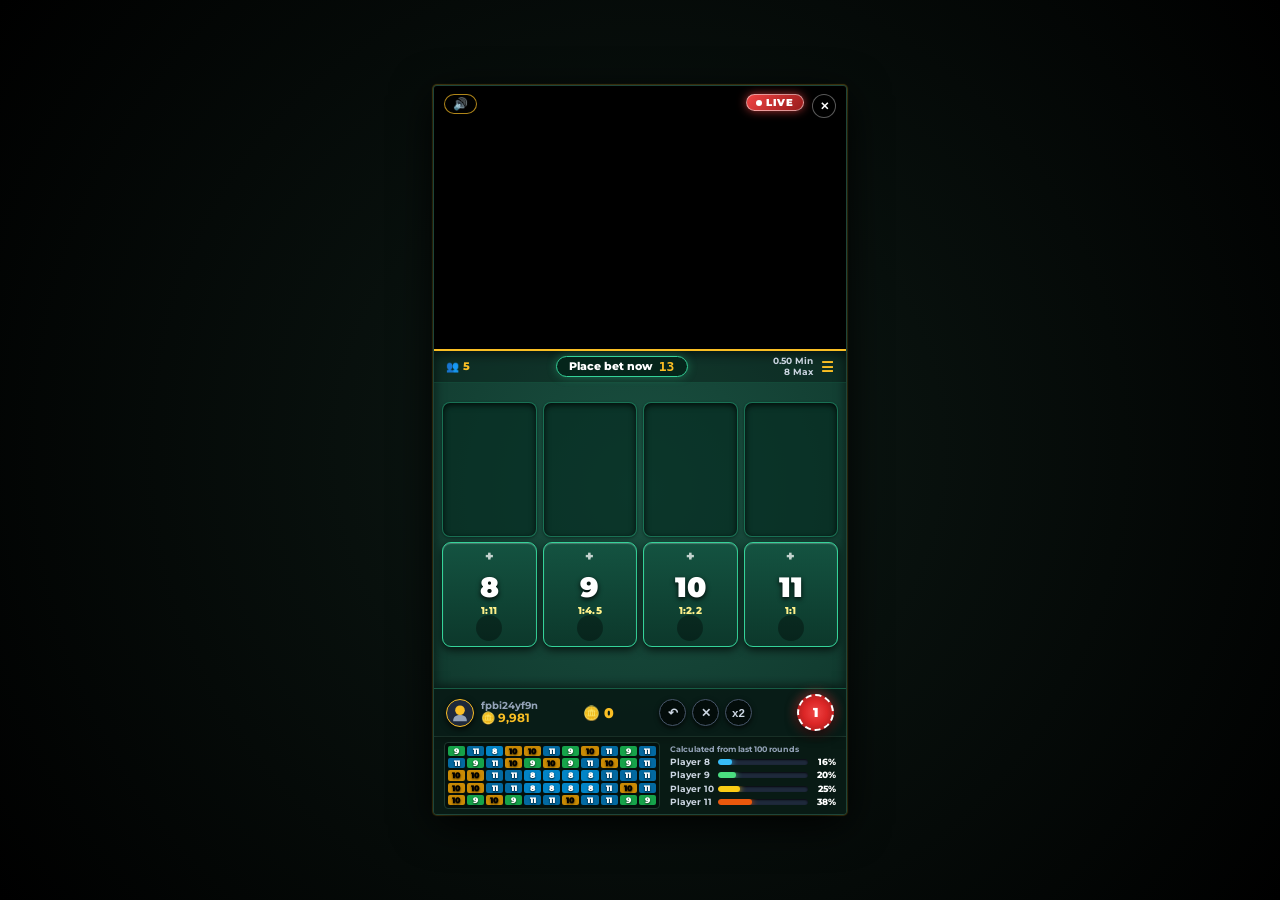
==== commit 34001af5: "Upgrade UI to Ultra-HD crisp quality and cover 100% dealer actions" ====
--- a/index.html
+++ b/index.html
@@ -4,6 +4,9 @@
   <meta charset="UTF-8">
   <meta name="viewport" content="width=device-width, initial-scale=1.0, maximum-scale=1.0, user-scalable=no">
   <title>32 Cards - King Midas Live Casino</title>
+  <link rel="preconnect" href="https://fonts.googleapis.com">
+  <link rel="preconnect" href="https://fonts.gstatic.com" crossorigin>
+  <link href="https://fonts.googleapis.com/css2?family=Cinzel:wght@700;900&family=Montserrat:wght@500;700;800;900&display=swap" rel="stylesheet">
   <link rel="stylesheet" href="style.css">
   <!-- Pixi.js v7 for GPU-accelerated WebGL particles & lightning effects -->
   <script src="pixi.min.js"></script>
--- a/style.css
+++ b/style.css
@@ -1,10 +1,13 @@
-/* Exact Match to King Midas 32 Cards - Zero Gap & Vertical Chip Stack */
+/* King Midas 32 Cards - ULTRA-HD RETINA GRAPHICS & HD DEALER */
 * {
   box-sizing: border-box;
   margin: 0;
   padding: 0;
   user-select: none;
   -webkit-tap-highlight-color: transparent;
+  -webkit-font-smoothing: antialiased;
+  -moz-osx-font-smoothing: grayscale;
+  text-rendering: optimizeLegibility;
 }
 
 html, body {
@@ -12,34 +15,35 @@
   height: 100%;
   background: #000000;
   color: #ffffff;
-  font-family: -apple-system, BlinkMacSystemFont, "Segoe UI", Roboto, sans-serif;
+  font-family: 'Montserrat', -apple-system, BlinkMacSystemFont, "Segoe UI", Roboto, sans-serif;
   overflow: hidden;
 }
 
-/* Dark Backdrop */
+/* Dark Studio Backdrop */
 .desktop-backdrop {
   width: 100%;
   height: 100%;
-  background: #000000;
+  background: radial-gradient(circle at 50% 50%, #0d1a15 0%, #000000 100%);
   display: flex;
   justify-content: center;
   align-items: center;
   position: relative;
 }
 
-/* MOBILE GAME SCREEN FORM (Exact 9:16 Aspect Ratio Modal) */
+/* MOBILE GAME SCREEN FORM (Sharp 9:16 Aspect Ratio) */
 .mobile-game-frame {
   width: 100%;
-  max-width: 410px;
+  max-width: 414px;
   height: 100%;
-  max-height: 720px;
-  background: #173d32;
+  max-height: 730px;
+  background: #14382e;
   display: flex;
   flex-direction: column;
   position: relative;
   overflow: hidden;
-  box-shadow: 0 0 60px rgba(0, 0, 0, 1), 0 0 10px rgba(251, 191, 36, 0.2);
-  border: 1px solid #334155;
+  box-shadow: 0 10px 40px rgba(0, 0, 0, 0.9), 0 0 1px 1px rgba(251, 191, 36, 0.3);
+  border: 1px solid #1e4539;
+  border-radius: 4px;
 }
 
 @media (max-width: 480px) {
@@ -47,6 +51,7 @@
     max-width: 100%;
     max-height: 100%;
     border: none;
+    border-radius: 0;
   }
 }
 
@@ -70,28 +75,31 @@
   position: absolute;
   top: 8px;
   right: 10px;
-  background: rgba(0, 0, 0, 0.6);
-  border: 1px solid rgba(255, 255, 255, 0.3);
+  background: rgba(0, 0, 0, 0.65);
+  border: 1px solid rgba(255, 255, 255, 0.35);
   width: 24px;
   height: 24px;
   border-radius: 50%;
   color: #ffffff;
-  font-size: 12px;
-  font-weight: 700;
+  font-size: 11px;
+  font-weight: 800;
   cursor: pointer;
   z-index: 60;
   display: flex;
   align-items: center;
   justify-content: center;
-}
-
-/* TOP DEALER SECTION (EXACT LIVE 3D VIDEO DEALER FROM KING MIDAS!) */
+  transition: transform 0.15s ease;
+}
+.modal-close-btn:active { transform: scale(0.9); }
+
+/* TOP DEALER SECTION (CRYSTAL CLEAR LIVE 3D DEALER VIDEO) */
 .dealer-screen {
   height: 265px;
   background: #000000;
   position: relative;
   overflow: hidden;
-  border-bottom: 2px solid #34d399;
+  border-bottom: 2.5px solid #fbbf24;
+  box-shadow: 0 4px 15px rgba(0, 0, 0, 0.85);
   flex-shrink: 0;
 }
 
@@ -108,55 +116,62 @@
   top: -75px;
   left: 0;
   pointer-events: none;
+  /* Hardware-accelerated sharpening filters */
+  filter: contrast(1.1) brightness(1.04) saturate(1.12);
+  transform: translateZ(0);
+  image-rendering: -webkit-optimize-contrast;
+  image-rendering: crisp-edges;
 }
 
 .dealer-live-tag {
   position: absolute;
   top: 8px;
   right: 42px;
-  background: rgba(220, 38, 38, 0.85);
-  border: 1px solid rgba(255, 255, 255, 0.4);
-  padding: 2px 8px;
-  border-radius: 10px;
-  font-size: 10px;
+  background: linear-gradient(135deg, #ef4444, #991b1b);
+  border: 1px solid rgba(255, 255, 255, 0.5);
+  padding: 2px 9px;
+  border-radius: 12px;
+  font-size: 9.5px;
   font-weight: 900;
   color: #ffffff;
   display: flex;
   align-items: center;
   gap: 4px;
   z-index: 60;
-  letter-spacing: 0.5px;
+  letter-spacing: 0.8px;
+  box-shadow: 0 0 10px rgba(239, 68, 68, 0.7);
 }
 .live-dot {
   width: 6px;
   height: 6px;
   background: #ffffff;
   border-radius: 50%;
-  animation: liveBlink 1s infinite alternate;
+  animation: liveBlink 0.9s infinite alternate;
 }
 @keyframes liveBlink {
-  from { opacity: 0.3; }
-  to { opacity: 1; }
+  from { opacity: 0.25; transform: scale(0.85); }
+  to { opacity: 1; transform: scale(1.15); }
 }
 
 .dealer-sound-toggle {
   position: absolute;
   top: 8px;
   left: 10px;
-  background: rgba(0, 0, 0, 0.55);
-  border: 1px solid rgba(251, 191, 36, 0.4);
+  background: rgba(0, 0, 0, 0.65);
+  border: 1.5px solid rgba(251, 191, 36, 0.7);
   border-radius: 12px;
-  padding: 2px 7px;
-  font-size: 13px;
-  color: #ffffff;
+  padding: 2px 8px;
+  font-size: 12px;
+  color: #fbbf24;
   cursor: pointer;
   z-index: 60;
+  box-shadow: 0 2px 6px rgba(0, 0, 0, 0.7);
 }
 
 /* 3D "New Round" Golden Banner */
 .new-round-banner {
   position: absolute;
-  top: 195px;
+  top: 215px;
   left: 50%;
   transform: translate(-50%, -50%) scale(0);
   opacity: 0;
@@ -165,14 +180,15 @@
   transition: all 0.4s cubic-bezier(0.175, 0.885, 0.32, 1.275);
 }
 .new-round-banner span {
-  font-size: 28px;
+  font-family: 'Cinzel', serif;
+  font-size: 32px;
   font-weight: 900;
   font-style: italic;
-  letter-spacing: 1px;
-  background: linear-gradient(180deg, #fef08a 0%, #f59e0b 50%, #b45309 100%);
+  letter-spacing: 1.5px;
+  background: linear-gradient(180deg, #fffbeb 0%, #fef08a 25%, #f59e0b 60%, #92400e 100%);
   -webkit-background-clip: text;
   -webkit-text-fill-color: transparent;
-  filter: drop-shadow(0 4px 10px rgba(0, 0, 0, 0.95));
+  filter: drop-shadow(0 4px 12px rgba(0, 0, 0, 1)) drop-shadow(0 0 15px rgba(245, 158, 11, 0.8));
   white-space: nowrap;
 }
 .new-round-banner.show {
@@ -180,22 +196,22 @@
   opacity: 1;
 }
 
-/* Floating Toast Capsule */
+/* Floating Result Toast Capsule */
 .toast-capsule {
   position: absolute;
-  top: 205px;
+  top: 228px;
   left: 50%;
   transform: translateX(-50%) scale(0);
   opacity: 0;
   background: linear-gradient(90deg, #831843, #be123c);
-  border: 1.5px solid rgba(255, 255, 255, 0.4);
+  border: 1.5px solid rgba(255, 255, 255, 0.6);
   color: #ffffff;
   font-size: 11.5px;
   font-weight: 900;
   letter-spacing: 0.8px;
-  padding: 4px 16px;
-  border-radius: 16px;
-  box-shadow: 0 4px 16px rgba(190, 18, 60, 0.85);
+  padding: 4px 18px;
+  border-radius: 18px;
+  box-shadow: 0 4px 18px rgba(190, 18, 60, 0.95), inset 0 1px 2px rgba(255,255,255,0.4);
   z-index: 80;
   pointer-events: none;
   transition: all 0.3s cubic-bezier(0.4, 0, 0.2, 1);
@@ -207,69 +223,76 @@
   opacity: 1;
 }
 .toast-capsule.gold {
-  background: linear-gradient(90deg, #d97706, #f59e0b);
-  box-shadow: 0 4px 22px rgba(245, 158, 11, 0.95);
+  background: linear-gradient(90deg, #d97706, #fbbf24);
+  box-shadow: 0 4px 25px rgba(251, 191, 36, 0.95), inset 0 1px 2px #ffffff;
   color: #000000;
-}
-
-/* MIDDLE FELT GAME BOARD (ZERO BLANK SPACE!) */
+  border: 1.5px solid #ffffff;
+}
+
+/* MIDDLE FELT GAME BOARD (ULTRA-DEEP CASINO FELT TEXTURE) */
 .felt-game-board {
   flex: 1;
-  background: linear-gradient(180deg, #1b4d3e 0%, #164336 100%);
+  background: radial-gradient(circle at 50% 30%, #1a5141 0%, #123d31 65%, #0d2f25 100%);
   display: flex;
   flex-direction: column;
   position: relative;
   overflow: hidden;
   justify-content: space-between;
+  box-shadow: inset 0 3px 12px rgba(0, 0, 0, 0.6);
 }
 
 /* Board Header Strip */
 .board-header-strip {
-  height: 30px;
+  height: 32px;
   display: flex;
   align-items: center;
   justify-content: space-between;
-  padding: 0 10px;
+  padding: 0 12px;
   font-size: 10px;
-  background: rgba(0, 0, 0, 0.18);
+  background: rgba(0, 0, 0, 0.28);
+  border-bottom: 1px solid rgba(52, 211, 153, 0.15);
   flex-shrink: 0;
 }
 .players-online {
   display: flex;
   align-items: center;
-  gap: 3px;
+  gap: 4px;
   color: #fbbf24;
   font-weight: 800;
+  font-size: 10.5px;
 }
 .countdown-capsule {
-  background: rgba(6, 44, 33, 0.85);
-  border: 1px solid #34d399;
-  padding: 2px 10px;
-  border-radius: 12px;
-  display: flex;
-  align-items: center;
-  gap: 5px;
-  font-size: 10px;
-  font-weight: 700;
+  background: rgba(5, 36, 27, 0.92);
+  border: 1.5px solid #34d399;
+  padding: 2px 12px;
+  border-radius: 14px;
+  display: flex;
+  align-items: center;
+  gap: 6px;
+  font-size: 10.5px;
+  font-weight: 800;
+  box-shadow: 0 0 10px rgba(52, 211, 153, 0.35);
 }
 .timer-num {
   color: #fbbf24;
   font-weight: 900;
-  font-size: 12px;
-  min-width: 14px;
+  font-size: 13px;
+  min-width: 16px;
   text-align: center;
+  font-family: monospace;
 }
 .table-limits-menu {
   display: flex;
   align-items: center;
-  gap: 6px;
-  font-size: 8.5px;
+  gap: 8px;
+  font-size: 9px;
   color: #cbd5e1;
+  font-weight: 700;
 }
 .limits-text {
   display: flex;
   flex-direction: column;
-  line-height: 1.1;
+  line-height: 1.15;
   text-align: right;
 }
 .menu-bars {
@@ -278,7 +301,7 @@
   cursor: pointer;
 }
 
-/* 4 BETTING COLUMNS: TIGHTLY GROUPED TO ELIMINATE EMPTY GAP! */
+/* 4 BETTING COLUMNS: CRISP & PROPORTIONAL */
 .betting-columns-grid {
   flex: 1;
   display: grid;
@@ -297,30 +320,31 @@
   justify-content: center;
 }
 
-/* Top Card Slot */
+/* Top Card Slot (Crisp 2.5D Emboss Frame) */
 .card-slot-frame {
   width: 100%;
   aspect-ratio: 2.2 / 3.2;
   height: 135px;
-  background: rgba(9, 56, 43, 0.6);
-  border: 1.5px dashed rgba(52, 211, 153, 0.45);
+  background: rgba(6, 43, 33, 0.7);
+  border: 1.5px solid rgba(52, 211, 153, 0.4);
+  box-shadow: inset 0 2px 6px rgba(0,0,0,0.8), 0 1px 3px rgba(0,0,0,0.4);
   border-radius: 8px;
   position: relative;
   display: flex;
   align-items: center;
   justify-content: center;
-  perspective: 800px;
-}
-
-/* 3D Playing Card */
+  perspective: 900px;
+}
+
+/* 3D Playing Card (Ultra Sharp Vector Rendering) */
 .playing-card {
   width: 100%;
   height: 100%;
   position: absolute;
   transform-style: preserve-3d;
   transition: transform 0.6s cubic-bezier(0.4, 0, 0.2, 1);
-  border-radius: 7px;
-  box-shadow: 0 4px 10px rgba(0, 0, 0, 0.85);
+  border-radius: 8px;
+  box-shadow: 0 6px 14px rgba(0, 0, 0, 0.9);
 }
 .playing-card.flipped { transform: rotateY(180deg); }
 
@@ -329,36 +353,43 @@
   width: 100%;
   height: 100%;
   backface-visibility: hidden;
-  border-radius: 7px;
+  border-radius: 8px;
   display: flex;
   flex-direction: column;
   justify-content: space-between;
-  padding: 4px;
-}
+  padding: 5px;
+}
+
+/* Card Back: Rich Casino Red Velvet + Gold Foil KM */
 .card-back {
-  background: linear-gradient(135deg, #881337, #b91c1c);
-  border: 1.5px solid #fbbf24;
-  display: flex;
-  align-items: center;
-  justify-content: center;
+  background: linear-gradient(135deg, #7f1d1d 0%, #991b1b 45%, #b91c1c 100%);
+  border: 2px solid #fbbf24;
+  display: flex;
+  align-items: center;
+  justify-content: center;
+  box-shadow: inset 0 0 8px rgba(0,0,0,0.7);
 }
 .card-back::after {
   content: "KM";
-  font-size: 13px;
+  font-family: 'Cinzel', serif;
+  font-size: 15px;
   font-weight: 900;
   color: #fbbf24;
-  border: 1px solid rgba(251, 191, 36, 0.5);
-  padding: 3px 6px;
-  border-radius: 3px;
-}
-
+  border: 1.5px solid rgba(251, 191, 36, 0.7);
+  padding: 3px 7px;
+  border-radius: 4px;
+  box-shadow: 0 0 8px rgba(251, 191, 36, 0.5);
+}
+
+/* Card Front: Pure Sharp White with Bold Vectors */
 .card-front {
   background: #ffffff;
   color: #0f172a;
   transform: rotateY(180deg);
-  border: 1px solid #cbd5e1;
-}
-.card-front.red-suit { color: #e11d48; }
+  border: 1.5px solid #cbd5e1;
+  box-shadow: inset 0 0 4px rgba(0,0,0,0.08);
+}
+.card-front.red-suit { color: #dc2626; }
 
 .index-corner-top {
   display: flex;
@@ -366,16 +397,25 @@
   align-items: flex-start;
   line-height: 1;
 }
-.index-val { font-size: 14px; font-weight: 900; }
-.mini-suit-icon { width: 10px; height: 10px; margin-top: 2px; }
+.index-val { 
+  font-size: 16px; 
+  font-weight: 900; 
+  letter-spacing: -0.5px;
+}
+.mini-suit-icon { 
+  width: 11px; 
+  height: 11px; 
+  margin-top: 2px; 
+}
 
 .center-suit-art {
   position: absolute;
   top: 50%;
   left: 50%;
   transform: translate(-50%, -50%);
-  width: 28px;
-  height: 28px;
+  width: 32px;
+  height: 32px;
+  filter: drop-shadow(0 1px 2px rgba(0,0,0,0.2));
 }
 
 .index-corner-bottom {
@@ -386,190 +426,213 @@
   transform: rotate(180deg);
 }
 
-/* BETTING BUTTON BOX */
+/* BETTING BUTTON BOX (Deep Emerald 3D Gradient + Golden Odds) */
 .bet-button-box {
   width: 100%;
   height: 105px;
-  background: linear-gradient(180deg, rgba(20, 83, 65, 0.7) 0%, rgba(13, 60, 47, 0.85) 100%);
+  background: linear-gradient(180deg, #145341 0%, #0c382b 100%);
   border: 1.5px solid #34d399;
-  border-radius: 8px;
+  border-radius: 9px;
   display: flex;
   flex-direction: column;
   align-items: center;
   justify-content: center;
   position: relative;
   cursor: pointer;
-  transition: all 0.2s ease;
-}
-.bet-button-box:active { transform: scale(0.96); }
+  box-shadow: inset 0 1px 1px rgba(255, 255, 255, 0.25), 0 3px 8px rgba(0, 0, 0, 0.7);
+  transition: all 0.18s ease;
+}
+.bet-button-box:hover {
+  border-color: #6ee7b7;
+  filter: brightness(1.06);
+}
+.bet-button-box:active { 
+  transform: scale(0.96); 
+  filter: brightness(0.92);
+}
 
 .plus-sign {
   position: absolute;
-  top: 3px;
-  font-size: 13px;
-  font-weight: 800;
-  color: rgba(255, 255, 255, 0.7);
+  top: 4px;
+  font-size: 14px;
+  font-weight: 900;
+  color: rgba(255, 255, 255, 0.75);
 }
 
 .main-digit {
-  font-size: 26px;
+  font-size: 28px;
   font-weight: 900;
   color: #ffffff;
   line-height: 1;
   margin-top: 2px;
-  text-shadow: 0 2px 4px rgba(0, 0, 0, 0.85);
+  text-shadow: 0 2px 5px rgba(0, 0, 0, 0.9);
 }
 
 .odds-val {
+  font-size: 10px;
+  color: #fef08a;
+  font-weight: 800;
+  margin-top: 3px;
+  letter-spacing: 0.3px;
+}
+
+/* ⚡ Lightning Multiplier Flag */
+.lightning-flag {
+  position: absolute;
+  top: -9px;
+  right: -5px;
+  background: linear-gradient(135deg, #fde047 0%, #eab308 50%, #ca8a04 100%);
+  color: #000000;
   font-size: 9.5px;
-  color: #cbd5e1;
-  font-weight: 700;
-  margin-top: 2px;
-}
-
-/* Lightning Tag */
-.lightning-flag {
-  position: absolute;
-  top: -8px;
-  right: -4px;
-  background: linear-gradient(135deg, #eab308, #ca8a04);
-  color: #000;
-  font-size: 8.5px;
-  font-weight: 900;
-  padding: 2px 5px;
-  border-radius: 5px;
-  box-shadow: 0 0 10px #eab308;
+  font-weight: 900;
+  padding: 2px 6px;
+  border-radius: 6px;
+  box-shadow: 0 0 14px #eab308, 0 2px 4px rgba(0,0,0,0.8);
+  border: 1px solid #ffffff;
   display: none;
   align-items: center;
   gap: 2px;
-  animation: pulseLighting 0.8s infinite alternate;
-  z-index: 10;
+  animation: pulseLighting 0.75s infinite alternate;
+  z-index: 15;
 }
 .lightning-flag.active { display: flex; }
 
 @keyframes pulseLighting {
-  from { transform: scale(1); filter: brightness(1); }
-  to { transform: scale(1.1); filter: brightness(1.4); }
+  from { transform: scale(1); filter: brightness(1); box-shadow: 0 0 8px #eab308; }
+  to { transform: scale(1.12); filter: brightness(1.35); box-shadow: 0 0 18px #facc15, 0 0 8px #ffffff; }
 }
 
 /* Placed Chips Socket */
 .chip-circle-socket {
   position: absolute;
-  bottom: 4px;
-  width: 24px;
-  height: 24px;
+  bottom: 5px;
+  width: 26px;
+  height: 26px;
   border-radius: 50%;
-  background: rgba(0, 0, 0, 0.25);
+  background: rgba(0, 0, 0, 0.35);
   display: flex;
   align-items: center;
   justify-content: center;
 }
 .chip-badge {
-  width: 22px;
-  height: 22px;
+  width: 23px;
+  height: 23px;
   border-radius: 50%;
-  border: 1px dashed #ffffff;
-  font-size: 9px;
-  font-weight: 900;
-  display: flex;
-  align-items: center;
-  justify-content: center;
-  box-shadow: 0 2px 4px rgba(0, 0, 0, 0.9);
+  border: 1.5px dashed #ffffff;
+  font-size: 9.5px;
+  font-weight: 900;
+  display: flex;
+  align-items: center;
+  justify-content: center;
+  box-shadow: 0 3px 6px rgba(0, 0, 0, 0.95);
+  animation: chipBounce 0.25s ease-out;
+}
+@keyframes chipBounce {
+  0% { transform: scale(0.5); opacity: 0; }
+  100% { transform: scale(1); opacity: 1; }
 }
 
 .bet-button-box.winner {
   border: 2px solid #fbbf24;
-  background: radial-gradient(circle, rgba(245, 158, 11, 0.6) 0%, rgba(20, 83, 65, 0.4) 100%);
-  box-shadow: 0 0 20px #fbbf24, inset 0 0 10px rgba(251, 191, 36, 0.6);
-  animation: winnerGlow 0.7s infinite alternate;
+  background: radial-gradient(circle, rgba(245, 158, 11, 0.7) 0%, rgba(20, 83, 65, 0.4) 100%);
+  box-shadow: 0 0 24px #fbbf24, inset 0 0 12px rgba(251, 191, 36, 0.7);
+  animation: winnerGlow 0.65s infinite alternate;
 }
 @keyframes winnerGlow {
-  from { transform: scale(1); box-shadow: 0 0 12px #fbbf24; }
-  to { transform: scale(1.02); box-shadow: 0 0 24px #fbbf24, 0 0 10px #ffffff; }
+  from { transform: scale(1); box-shadow: 0 0 14px #fbbf24; }
+  to { transform: scale(1.03); box-shadow: 0 0 28px #fbbf24, 0 0 12px #ffffff; }
 }
 
 /* Points Pill Directly Under Box */
 .points-pill {
-  font-size: 11px;
-  font-weight: 900;
-  background: #0f172a;
-  color: #ffffff;
-  padding: 1px 9px;
-  border-radius: 9px;
-  border: 1px solid #475569;
-  height: 18px;
+  font-size: 11.5px;
+  font-weight: 900;
+  background: #09131a;
+  color: #ffffff;
+  padding: 1px 11px;
+  border-radius: 11px;
+  border: 1.5px solid #475569;
+  height: 20px;
   display: flex;
   align-items: center;
   justify-content: center;
   opacity: 0;
-  transition: opacity 0.3s ease;
+  transition: all 0.3s ease;
   flex-shrink: 0;
-}
-.points-pill.show { opacity: 1; }
-
-/* Flying Card Node */
+  box-shadow: 0 2px 5px rgba(0,0,0,0.8);
+}
+.points-pill.show { 
+  opacity: 1; 
+  transform: scale(1.05);
+  border-color: #38bdf8;
+  color: #38bdf8;
+}
+
+/* Flying Card Node (Physical Trajectory Out of Dealer Arms) */
 .flying-card-node {
   position: fixed;
   width: 58px;
   height: 80px;
-  border-radius: 6px;
-  background: linear-gradient(135deg, #881337, #b91c1c);
-  border: 1.5px solid #fbbf24;
-  box-shadow: 0 6px 18px rgba(0, 0, 0, 0.95);
-  z-index: 100;
+  border-radius: 7px;
+  background: linear-gradient(135deg, #7f1d1d, #b91c1c);
+  border: 2px solid #fbbf24;
+  box-shadow: 0 12px 28px rgba(0, 0, 0, 0.95), 0 0 16px rgba(251, 191, 36, 0.7);
+  z-index: 120;
   pointer-events: none;
-  transition: all 0.52s cubic-bezier(0.22, 1, 0.36, 1);
-  box-shadow: 0 10px 25px rgba(0,0,0,0.9), 0 0 15px rgba(251,191,36,0.6);
+  transition: all 0.48s cubic-bezier(0.25, 1, 0.35, 1);
 }
 
 /* USER ACTION STRIP: Avatar + Cash + ↶ ✕ x2 + VERTICAL CHIPS FLYOUT */
 .user-action-strip {
-  height: 46px;
-  background: rgba(10, 35, 27, 0.94);
+  height: 48px;
+  background: rgba(8, 28, 22, 0.96);
   display: flex;
   align-items: center;
   justify-content: space-between;
-  padding: 0 10px;
-  border-top: 1px solid rgba(52, 211, 153, 0.3);
+  padding: 0 12px;
+  border-top: 1.5px solid rgba(52, 211, 153, 0.35);
   position: relative;
   flex-shrink: 0;
+  box-shadow: 0 -2px 10px rgba(0,0,0,0.6);
 }
 
 .player-profile {
   display: flex;
   align-items: center;
-  gap: 6px;
+  gap: 7px;
 }
 .player-avatar-img {
-  width: 26px;
-  height: 26px;
+  width: 28px;
+  height: 28px;
   background: #1e293b;
   border-radius: 50%;
   border: 1.5px solid #fbbf24;
   display: flex;
   align-items: center;
   justify-content: center;
+  box-shadow: 0 2px 6px rgba(0,0,0,0.8);
 }
 .player-meta {
   display: flex;
   flex-direction: column;
 }
 .player-name {
-  font-size: 9px;
-  color: #cbd5e1;
+  font-size: 9.5px;
+  color: #94a3b8;
   font-weight: 700;
 }
 .player-cash {
-  font-size: 11px;
-  color: #ffffff;
+  font-size: 11.5px;
+  color: #ffffff;
+  font-weight: 800;
 }
 .player-cash strong { color: #fbbf24; }
 
 .active-stake-indicator {
   display: flex;
   align-items: center;
-  gap: 3px;
-  font-size: 13px;
+  gap: 4px;
+  font-size: 13.5px;
   font-weight: 900;
   color: #fbbf24;
 }
@@ -578,26 +641,31 @@
 .bet-action-buttons {
   display: flex;
   align-items: center;
-  gap: 5px;
+  gap: 6px;
 }
 .action-circle-btn {
-  width: 26px;
-  height: 26px;
+  width: 27px;
+  height: 27px;
   border-radius: 50%;
-  background: rgba(0, 0, 0, 0.45);
+  background: rgba(0, 0, 0, 0.55);
   border: 1px solid #475569;
   color: #cbd5e1;
-  font-size: 11px;
+  font-size: 11.5px;
   font-weight: 800;
   display: flex;
   align-items: center;
   justify-content: center;
   cursor: pointer;
+  box-shadow: 0 2px 5px rgba(0,0,0,0.7);
   transition: all 0.15s ease;
+}
+.action-circle-btn:hover {
+  background: #334155;
+  border-color: #94a3b8;
+  color: #ffffff;
 }
 .action-circle-btn:active {
   transform: scale(0.9);
-  background: #334155;
 }
 
 /* VERTICAL CHIP POPUP FLYOUT */
@@ -610,20 +678,20 @@
 
 .vertical-chips-menu {
   position: absolute;
-  bottom: 42px;
+  bottom: 45px;
   display: flex;
   flex-direction: column;
   align-items: center;
   gap: 6px;
-  background: rgba(6, 25, 19, 0.88);
-  backdrop-filter: blur(8px);
-  padding: 6px 4px;
-  border-radius: 20px;
-  border: 1px solid rgba(52, 211, 153, 0.4);
-  box-shadow: 0 6px 18px rgba(0, 0, 0, 0.9);
+  background: rgba(5, 21, 16, 0.94);
+  backdrop-filter: blur(10px);
+  padding: 8px 5px;
+  border-radius: 22px;
+  border: 1.5px solid rgba(52, 211, 153, 0.5);
+  box-shadow: 0 8px 24px rgba(0, 0, 0, 0.95);
   opacity: 0;
   pointer-events: none;
-  transform: translateY(15px) scale(0.9);
+  transform: translateY(18px) scale(0.85);
   transition: all 0.25s cubic-bezier(0.175, 0.885, 0.32, 1.275);
   z-index: 100;
 }
@@ -635,57 +703,57 @@
 }
 
 .pop-chip {
-  width: 32px;
-  height: 32px;
+  width: 34px;
+  height: 34px;
   border-radius: 50%;
   border: 1.5px dashed #ffffff;
   display: flex;
   align-items: center;
   justify-content: center;
-  font-size: 10px;
+  font-size: 11px;
   font-weight: 900;
   color: #ffffff;
   cursor: pointer;
-  box-shadow: 0 3px 6px rgba(0, 0, 0, 0.8);
+  box-shadow: 0 4px 8px rgba(0, 0, 0, 0.85);
   transition: transform 0.15s ease;
 }
 .pop-chip:active { transform: scale(0.9); }
-.pop-chip:hover { transform: scale(1.12); }
-
-/* Exact Chip Colors */
-.chip-val-10 { background: radial-gradient(circle, #2563eb, #1e3a8a); }
-.chip-val-5  { background: radial-gradient(circle, #db2777, #831843); }
-.chip-val-3  { background: radial-gradient(circle, #059669, #064e3b); }
-.chip-val-2  { background: radial-gradient(circle, #7c3aed, #4c1d95); }
-.chip-val-05 { background: radial-gradient(circle, #ea580c, #9a3412); }
+.pop-chip:hover { transform: scale(1.15); filter: brightness(1.15); }
+
+/* Exact Luxury Casino Chips */
+.chip-val-10 { background: radial-gradient(circle, #3b82f6 0%, #1d4ed8 60%, #1e3a8a 100%); }
+.chip-val-5  { background: radial-gradient(circle, #ec4899 0%, #db2777 60%, #831843 100%); }
+.chip-val-3  { background: radial-gradient(circle, #10b981 0%, #059669 60%, #064e3b 100%); }
+.chip-val-2  { background: radial-gradient(circle, #8b5cf6 0%, #7c3aed 60%, #4c1d95 100%); }
+.chip-val-05 { background: radial-gradient(circle, #f97316 0%, #ea580c 60%, #9a3412 100%); }
 
 /* Main Bottom Active Casino Chip */
 .active-casino-chip {
-  width: 36px;
-  height: 36px;
+  width: 37px;
+  height: 37px;
   border-radius: 50%;
-  background: radial-gradient(circle, #dc2626, #991b1b);
+  background: radial-gradient(circle, #ef4444 0%, #dc2626 50%, #991b1b 100%);
   border: 2px dashed #ffffff;
   display: flex;
   align-items: center;
   justify-content: center;
-  font-size: 12px;
+  font-size: 12.5px;
   font-weight: 900;
   color: #ffffff;
   cursor: pointer;
-  box-shadow: 0 3px 10px rgba(0, 0, 0, 0.9), 0 0 10px rgba(239, 68, 68, 0.6);
+  box-shadow: 0 4px 12px rgba(0, 0, 0, 0.9), 0 0 12px rgba(239, 68, 68, 0.7);
   transition: transform 0.2s ease;
 }
 .active-casino-chip:active { transform: scale(0.92); }
 
-/* BOTTOM STATS & 100-ROUNDS PROBABILITIES (Exact Match to Image 1) */
+/* BOTTOM STATS & 100-ROUNDS PROBABILITIES */
 .scorecard-panel {
   height: 78px;
-  background: #0a1f18;
-  border-top: 1px solid #1e3a2f;
-  display: flex;
-  padding: 4px 8px;
-  gap: 8px;
+  background: #081a14;
+  border-top: 1.5px solid #1e3a2f;
+  display: flex;
+  padding: 5px 10px;
+  gap: 10px;
   flex-shrink: 0;
 }
 
@@ -694,21 +762,22 @@
   display: grid;
   grid-template-columns: repeat(11, 1fr);
   grid-template-rows: repeat(5, 1fr);
-  gap: 1.5px;
-  background: #061510;
-  padding: 2px;
-  border-radius: 3px;
+  gap: 2px;
+  background: #04100c;
+  padding: 3px;
+  border-radius: 4px;
   border: 1px solid #1e3a2f;
 }
 
 .hist-tile {
-  border-radius: 1px;
-  display: flex;
-  align-items: center;
-  justify-content: center;
-  font-size: 7.5px;
-  font-weight: 900;
-  color: #ffffff;
+  border-radius: 2px;
+  display: flex;
+  align-items: center;
+  justify-content: center;
+  font-size: 8px;
+  font-weight: 900;
+  color: #ffffff;
+  text-shadow: 0 1px 2px rgba(0,0,0,0.8);
 }
 .t-8 { background: #0284c7; }
 .t-9 { background: #16a34a; }
@@ -720,42 +789,43 @@
   display: flex;
   flex-direction: column;
   justify-content: space-around;
-  font-size: 8px;
+  font-size: 8.5px;
 }
 .prob-title {
   color: #94a3b8;
   font-weight: 700;
-  font-size: 7.5px;
+  font-size: 8px;
 }
 .prob-row {
   display: flex;
   align-items: center;
-  gap: 3px;
+  gap: 4px;
 }
 .p-name {
-  width: 42px;
+  width: 44px;
   color: #cbd5e1;
   font-weight: 700;
 }
 .p-track {
   flex: 1;
-  height: 5px;
+  height: 6px;
   background: #1e293b;
-  border-radius: 2px;
+  border-radius: 3px;
   overflow: hidden;
+  box-shadow: inset 0 1px 2px rgba(0,0,0,0.8);
 }
 .p-fill {
   height: 100%;
-  border-radius: 2px;
+  border-radius: 3px;
   transition: width 0.4s ease;
 }
-.f-8 { background: #38bdf8; }
-.f-9 { background: #4ade80; }
-.f-10 { background: #facc15; }
-.f-11 { background: #ea580c; }
+.f-8 { background: #38bdf8; box-shadow: 0 0 6px #38bdf8; }
+.f-9 { background: #4ade80; box-shadow: 0 0 6px #4ade80; }
+.f-10 { background: #facc15; box-shadow: 0 0 6px #facc15; }
+.f-11 { background: #ea580c; box-shadow: 0 0 6px #ea580c; }
 
 .p-val {
-  width: 22px;
+  width: 24px;
   text-align: right;
   color: #ffffff;
   font-weight: 800;
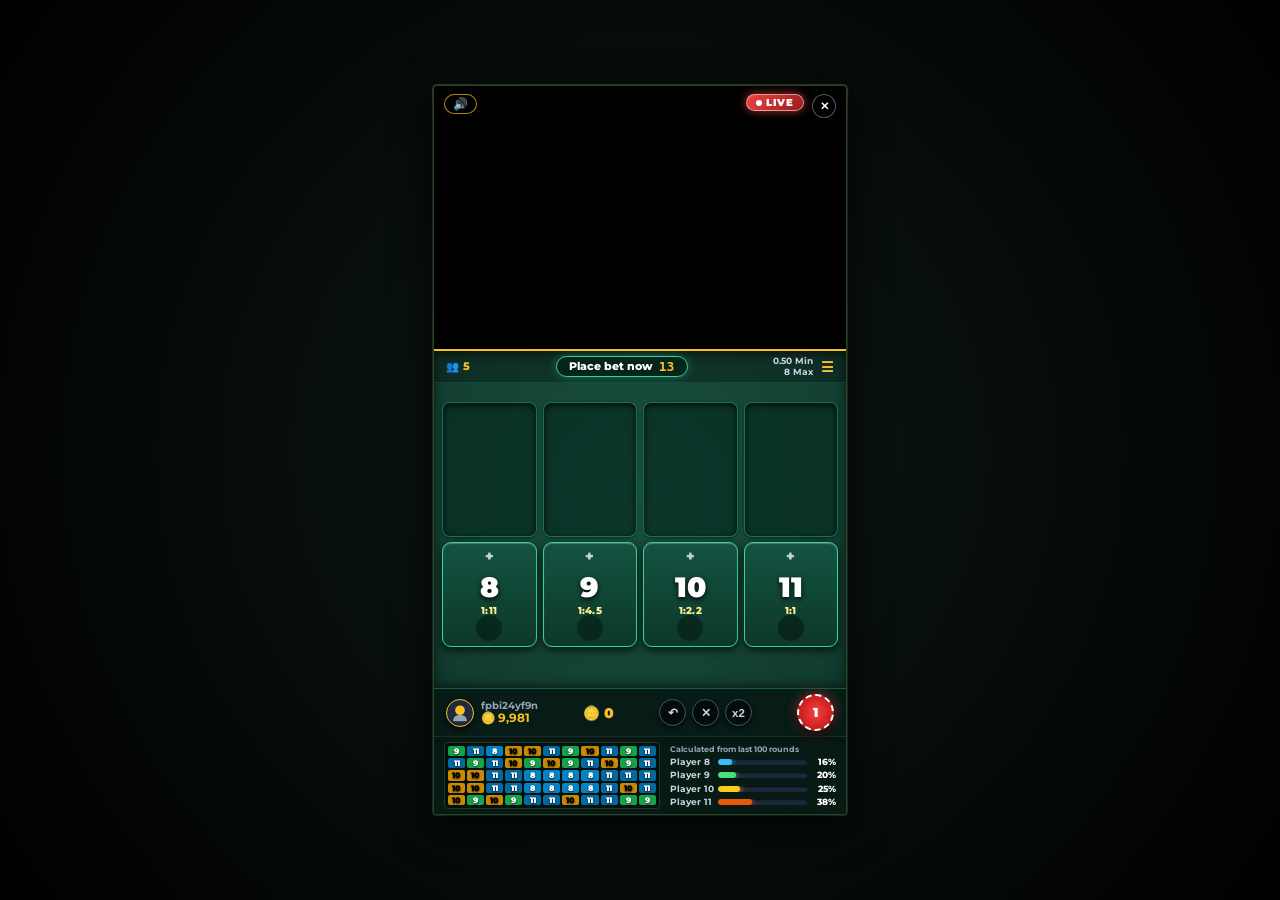
==== commit 13b9dd2a: "Fix capsule chip selection, stacking context, and prevent ghost clicks on bet box" ====
--- a/index.html
+++ b/index.html
@@ -7,7 +7,7 @@
   <link rel="preconnect" href="https://fonts.googleapis.com">
   <link rel="preconnect" href="https://fonts.gstatic.com" crossorigin>
   <link href="https://fonts.googleapis.com/css2?family=Cinzel:wght@700;900&family=Montserrat:wght@500;700;800;900&display=swap" rel="stylesheet">
-  <link rel="stylesheet" href="style.css">
+  <link rel="stylesheet" href="style.css?v=4">
   <!-- Pixi.js v7 for GPU-accelerated WebGL particles & lightning effects -->
   <script src="pixi.min.js"></script>
 </head>
@@ -167,7 +167,7 @@
             </div>
 
             <!-- Main Active Chip (Clicking this toggles the vertical stack!) -->
-            <div class="active-casino-chip" id="mainActiveChip" onclick="toggleChipsMenu()" title="Select Chip Value">
+            <div class="active-casino-chip" id="mainActiveChip" onclick="toggleChipsMenu(event)" title="Select Chip Value">
               <span id="activeChipNum">1</span>
             </div>
           </div>
@@ -210,6 +210,6 @@
 
   </div>
 
-  <script src="game.js"></script>
+  <script src="game.js?v=4"></script>
 </body>
 </html>
--- a/style.css
+++ b/style.css
@@ -592,6 +592,7 @@
   padding: 0 12px;
   border-top: 1.5px solid rgba(52, 211, 153, 0.35);
   position: relative;
+  z-index: 1000;
   flex-shrink: 0;
   box-shadow: 0 -2px 10px rgba(0,0,0,0.6);
 }
@@ -674,6 +675,7 @@
   display: flex;
   flex-direction: column;
   align-items: center;
+  z-index: 2000;
 }
 
 .vertical-chips-menu {
@@ -683,48 +685,55 @@
   flex-direction: column;
   align-items: center;
   gap: 6px;
-  background: rgba(5, 21, 16, 0.94);
-  backdrop-filter: blur(10px);
-  padding: 8px 5px;
+  background: rgba(5, 21, 16, 0.96);
+  backdrop-filter: blur(12px);
+  -webkit-backdrop-filter: blur(12px);
+  padding: 8px 6px;
   border-radius: 22px;
-  border: 1.5px solid rgba(52, 211, 153, 0.5);
-  box-shadow: 0 8px 24px rgba(0, 0, 0, 0.95);
+  border: 1.5px solid rgba(52, 211, 153, 0.6);
+  box-shadow: 0 8px 30px rgba(0, 0, 0, 0.95), 0 0 15px rgba(52, 211, 153, 0.2);
   opacity: 0;
   pointer-events: none;
   transform: translateY(18px) scale(0.85);
-  transition: all 0.25s cubic-bezier(0.175, 0.885, 0.32, 1.275);
-  z-index: 100;
+  transition: all 0.2s cubic-bezier(0.175, 0.885, 0.32, 1.275);
+  z-index: 99999 !important;
+  touch-action: manipulation;
 }
 
 .vertical-chips-menu.open {
   opacity: 1;
-  pointer-events: auto;
+  pointer-events: auto !important;
   transform: translateY(0) scale(1);
 }
 
 .pop-chip {
-  width: 34px;
-  height: 34px;
+  width: 36px;
+  height: 36px;
   border-radius: 50%;
   border: 1.5px dashed #ffffff;
   display: flex;
   align-items: center;
   justify-content: center;
-  font-size: 11px;
+  font-size: 11.5px;
   font-weight: 900;
   color: #ffffff;
   cursor: pointer;
   box-shadow: 0 4px 8px rgba(0, 0, 0, 0.85);
-  transition: transform 0.15s ease;
+  transition: transform 0.15s ease, filter 0.15s ease;
+  pointer-events: auto !important;
+  touch-action: manipulation;
+  user-select: none;
+  -webkit-user-select: none;
 }
 .pop-chip:active { transform: scale(0.9); }
-.pop-chip:hover { transform: scale(1.15); filter: brightness(1.15); }
+.pop-chip:hover { transform: scale(1.12); filter: brightness(1.15); }
 
 /* Exact Luxury Casino Chips */
 .chip-val-10 { background: radial-gradient(circle, #3b82f6 0%, #1d4ed8 60%, #1e3a8a 100%); }
 .chip-val-5  { background: radial-gradient(circle, #ec4899 0%, #db2777 60%, #831843 100%); }
 .chip-val-3  { background: radial-gradient(circle, #10b981 0%, #059669 60%, #064e3b 100%); }
 .chip-val-2  { background: radial-gradient(circle, #8b5cf6 0%, #7c3aed 60%, #4c1d95 100%); }
+.chip-val-1  { background: radial-gradient(circle, #ef4444 0%, #dc2626 50%, #991b1b 100%); }
 .chip-val-05 { background: radial-gradient(circle, #f97316 0%, #ea580c 60%, #9a3412 100%); }
 
 /* Main Bottom Active Casino Chip */
